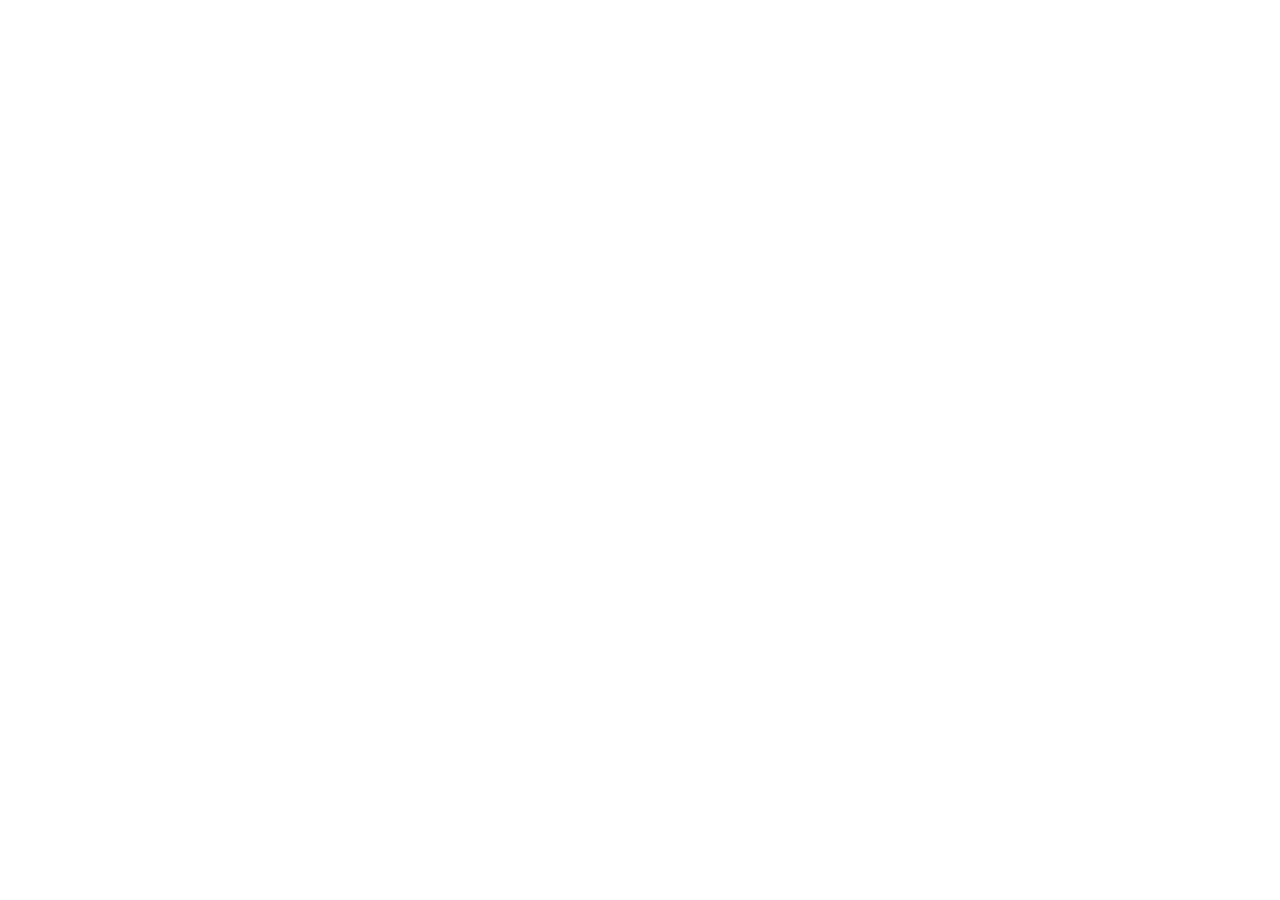
==== admin/index.html @ c53a25c6 "Add initial admin dashboard HTML structure" ====
<!doctype html>
<html lang="en">
  <head>
    <meta charset="UTF-8" />
    <link rel="icon" type="image/svg+xml" href="/vite.svg" />
    <meta name="viewport" content="width=device-width, initial-scale=1.0" />
    <title>admin-dashboard</title>
    <script type="module" crossorigin src="/assets/index-DZWerKQz.js"></script>
    <link rel="stylesheet" crossorigin href="/assets/index-BE0wwYn5.css">
  </head>
  <body>
    <div id="root"></div>
  </body>
</html>
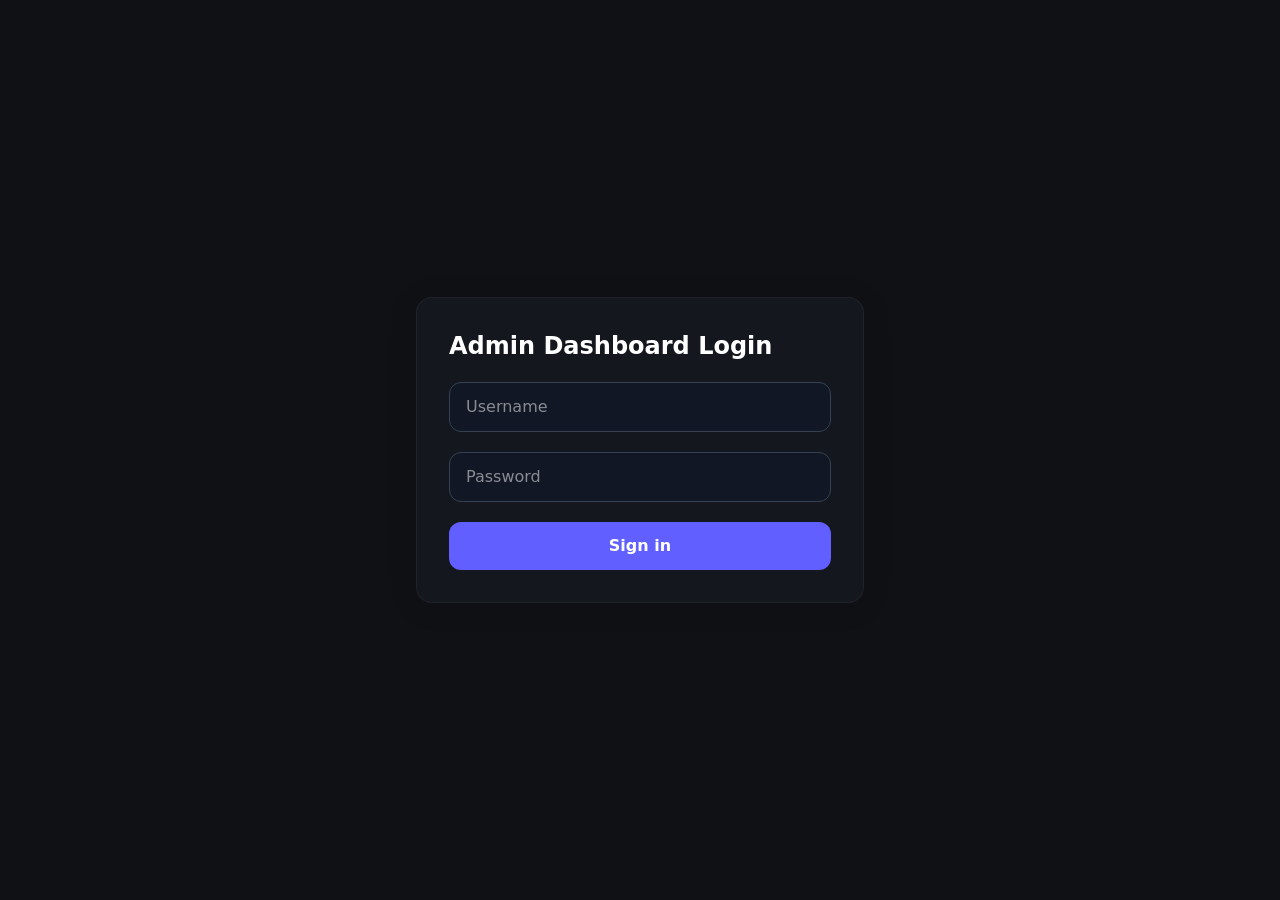
==== commit 804af802: "Update index.html" ====
--- a/admin/index.html
+++ b/admin/index.html
@@ -2,11 +2,11 @@
 <html lang="en">
   <head>
     <meta charset="UTF-8" />
-    <link rel="icon" type="image/svg+xml" href="/vite.svg" />
+    <link rel="icon" type="image/svg+xml" href="/admin/vite.svg" />
     <meta name="viewport" content="width=device-width, initial-scale=1.0" />
     <title>admin-dashboard</title>
-    <script type="module" crossorigin src="/assets/index-DZWerKQz.js"></script>
-    <link rel="stylesheet" crossorigin href="/assets/index-BE0wwYn5.css">
+    <script type="module" crossorigin src="/admin/assets/index-DZWerKQz.js"></script>
+    <link rel="stylesheet" crossorigin href="/admin/assets/index-BE0wwYn5.css">
   </head>
   <body>
     <div id="root"></div>
--- a/admin/assets/index-BE0wwYn5.css
+++ b/admin/assets/index-BE0wwYn5.css
@@ -0,0 +1 @@
+@layer properties{@supports (((-webkit-hyphens:none)) and (not (margin-trim:inline))) or ((-moz-orient:inline) and (not (color:rgb(from red r g b)))){*,:before,:after,::backdrop{--tw-space-y-reverse:0;--tw-border-style:solid;--tw-font-weight:initial;--tw-tracking:initial}}}@layer theme{:root,:host{--font-sans:ui-sans-serif, system-ui, sans-serif, "Apple Color Emoji", "Segoe UI Emoji", "Segoe UI Symbol", "Noto Color Emoji";--font-mono:ui-monospace, SFMono-Regular, Menlo, Monaco, Consolas, "Liberation Mono", "Courier New", monospace;--color-red-300:oklch(80.8% .114 19.571);--color-red-400:oklch(70.4% .191 22.216);--color-red-500:oklch(63.7% .237 25.331);--color-red-900:oklch(39.6% .141 25.723);--color-amber-300:oklch(87.9% .169 91.605);--color-amber-500:oklch(76.9% .188 70.08);--color-green-400:oklch(79.2% .209 151.711);--color-green-500:oklch(72.3% .219 149.579);--color-emerald-500:oklch(69.6% .17 162.48);--color-cyan-500:oklch(71.5% .143 215.221);--color-blue-500:oklch(62.3% .214 259.815);--color-indigo-400:oklch(67.3% .182 276.935);--color-indigo-500:oklch(58.5% .233 277.117);--color-purple-500:oklch(62.7% .265 303.9);--color-pink-500:oklch(65.6% .241 354.308);--color-gray-300:oklch(87.2% .01 258.338);--color-gray-400:oklch(70.7% .022 261.325);--color-gray-500:oklch(55.1% .027 264.364);--color-gray-700:oklch(37.3% .034 259.733);--color-gray-800:oklch(27.8% .033 256.848);--color-gray-900:oklch(21% .034 264.665);--color-white:#fff;--spacing:.25rem;--container-md:28rem;--container-7xl:80rem;--text-xs:.75rem;--text-xs--line-height:calc(1 / .75);--text-sm:.875rem;--text-sm--line-height:calc(1.25 / .875);--text-lg:1.125rem;--text-lg--line-height:calc(1.75 / 1.125);--text-xl:1.25rem;--text-xl--line-height:calc(1.75 / 1.25);--text-2xl:1.5rem;--text-2xl--line-height:calc(2 / 1.5);--text-3xl:1.875rem;--text-3xl--line-height: 1.2 ;--font-weight-medium:500;--font-weight-semibold:600;--font-weight-bold:700;--tracking-tight:-.025em;--radius-lg:.5rem;--radius-xl:.75rem;--radius-2xl:1rem;--animate-spin:spin 1s linear infinite;--default-transition-duration:.15s;--default-transition-timing-function:cubic-bezier(.4, 0, .2, 1);--default-font-family:var(--font-sans);--default-mono-font-family:var(--font-mono);--color-dark-bg:#0f1115}}@layer base{*,:after,:before,::backdrop{box-sizing:border-box;border:0 solid;margin:0;padding:0}::file-selector-button{box-sizing:border-box;border:0 solid;margin:0;padding:0}html,:host{-webkit-text-size-adjust:100%;tab-size:4;line-height:1.5;font-family:var(--default-font-family,ui-sans-serif, system-ui, sans-serif, "Apple Color Emoji", "Segoe UI Emoji", "Segoe UI Symbol", "Noto Color Emoji");font-feature-settings:var(--default-font-feature-settings,normal);font-variation-settings:var(--default-font-variation-settings,normal);-webkit-tap-highlight-color:transparent}hr{height:0;color:inherit;border-top-width:1px}abbr:where([title]){-webkit-text-decoration:underline dotted;text-decoration:underline dotted}h1,h2,h3,h4,h5,h6{font-size:inherit;font-weight:inherit}a{color:inherit;-webkit-text-decoration:inherit;text-decoration:inherit}b,strong{font-weight:bolder}code,kbd,samp,pre{font-family:var(--default-mono-font-family,ui-monospace, SFMono-Regular, Menlo, Monaco, Consolas, "Liberation Mono", "Courier New", monospace);font-feature-settings:var(--default-mono-font-feature-settings,normal);font-variation-settings:var(--default-mono-font-variation-settings,normal);font-size:1em}small{font-size:80%}sub,sup{vertical-align:baseline;font-size:75%;line-height:0;position:relative}sub{bottom:-.25em}sup{top:-.5em}table{text-indent:0;border-color:inherit;border-collapse:collapse}:-moz-focusring{outline:auto}progress{vertical-align:baseline}summary{display:list-item}ol,ul,menu{list-style:none}img,svg,video,canvas,audio,iframe,embed,object{vertical-align:middle;display:block}img,video{max-width:100%;height:auto}button,input,select,optgroup,textarea{font:inherit;font-feature-settings:inherit;font-variation-settings:inherit;letter-spacing:inherit;color:inherit;opacity:1;background-color:#0000;border-radius:0}::file-selector-button{font:inherit;font-feature-settings:inherit;font-variation-settings:inherit;letter-spacing:inherit;color:inherit;opacity:1;background-color:#0000;border-radius:0}:where(select:is([multiple],[size])) optgroup{font-weight:bolder}:where(select:is([multiple],[size])) optgroup option{padding-inline-start:20px}::file-selector-button{margin-inline-end:4px}::placeholder{opacity:1}@supports (not ((-webkit-appearance:-apple-pay-button))) or (contain-intrinsic-size:1px){::placeholder{color:currentColor}@supports (color:color-mix(in lab,red,red)){::placeholder{color:color-mix(in oklab,currentcolor 50%,transparent)}}}textarea{resize:vertical}::-webkit-search-decoration{-webkit-appearance:none}::-webkit-date-and-time-value{min-height:1lh;text-align:inherit}::-webkit-datetime-edit{display:inline-flex}::-webkit-datetime-edit-fields-wrapper{padding:0}::-webkit-datetime-edit{padding-block:0}::-webkit-datetime-edit-year-field{padding-block:0}::-webkit-datetime-edit-month-field{padding-block:0}::-webkit-datetime-edit-day-field{padding-block:0}::-webkit-datetime-edit-hour-field{padding-block:0}::-webkit-datetime-edit-minute-field{padding-block:0}::-webkit-datetime-edit-second-field{padding-block:0}::-webkit-datetime-edit-millisecond-field{padding-block:0}::-webkit-datetime-edit-meridiem-field{padding-block:0}::-webkit-calendar-picker-indicator{line-height:1}:-moz-ui-invalid{box-shadow:none}button,input:where([type=button],[type=reset],[type=submit]){appearance:button}::file-selector-button{appearance:button}::-webkit-inner-spin-button{height:auto}::-webkit-outer-spin-button{height:auto}[hidden]:where(:not([hidden=until-found])){display:none!important}body{background-color:var(--color-dark-bg);color:#fff;-webkit-font-smoothing:antialiased;-moz-osx-font-smoothing:grayscale;font-family:Inter,system-ui,-apple-system,sans-serif}}@layer components;@layer utilities{.static{position:static}.mx-auto{margin-inline:auto}.mt-1{margin-top:calc(var(--spacing) * 1)}.mt-3{margin-top:calc(var(--spacing) * 3)}.mr-4{margin-right:calc(var(--spacing) * 4)}.mb-1{margin-bottom:calc(var(--spacing) * 1)}.mb-3{margin-bottom:calc(var(--spacing) * 3)}.mb-4{margin-bottom:calc(var(--spacing) * 4)}.ml-2{margin-left:calc(var(--spacing) * 2)}.contents{display:contents}.flex{display:flex}.grid{display:grid}.table{display:table}.h-2{height:calc(var(--spacing) * 2)}.max-h-\[420px\]{max-height:420px}.min-h-screen{min-height:100vh}.w-2{width:calc(var(--spacing) * 2)}.w-full{width:100%}.max-w-7xl{max-width:var(--container-7xl)}.max-w-md{max-width:var(--container-md)}.animate-spin{animation:var(--animate-spin)}.grid-cols-1{grid-template-columns:repeat(1,minmax(0,1fr))}.items-center{align-items:center}.items-start{align-items:flex-start}.justify-between{justify-content:space-between}.justify-center{justify-content:center}.gap-2{gap:calc(var(--spacing) * 2)}.gap-4{gap:calc(var(--spacing) * 4)}:where(.space-y-3>:not(:last-child)){--tw-space-y-reverse:0;margin-block-start:calc(calc(var(--spacing) * 3) * var(--tw-space-y-reverse));margin-block-end:calc(calc(var(--spacing) * 3) * calc(1 - var(--tw-space-y-reverse)))}:where(.space-y-5>:not(:last-child)){--tw-space-y-reverse:0;margin-block-start:calc(calc(var(--spacing) * 5) * var(--tw-space-y-reverse));margin-block-end:calc(calc(var(--spacing) * 5) * calc(1 - var(--tw-space-y-reverse)))}:where(.space-y-6>:not(:last-child)){--tw-space-y-reverse:0;margin-block-start:calc(calc(var(--spacing) * 6) * var(--tw-space-y-reverse));margin-block-end:calc(calc(var(--spacing) * 6) * calc(1 - var(--tw-space-y-reverse)))}.overflow-y-auto{overflow-y:auto}.rounded-2xl{border-radius:var(--radius-2xl)}.rounded-full{border-radius:3.40282e38px}.rounded-lg{border-radius:var(--radius-lg)}.rounded-xl{border-radius:var(--radius-xl)}.border{border-style:var(--tw-border-style);border-width:1px}.border-gray-700{border-color:var(--color-gray-700)}.border-red-500\/30{border-color:#fb2c364d}@supports (color:color-mix(in lab,red,red)){.border-red-500\/30{border-color:color-mix(in oklab,var(--color-red-500) 30%,transparent)}}.border-white\/5{border-color:#ffffff0d}@supports (color:color-mix(in lab,red,red)){.border-white\/5{border-color:color-mix(in oklab,var(--color-white) 5%,transparent)}}.bg-\[var\(--color-dark-bg\)\]{background-color:var(--color-dark-bg)}.bg-blue-500{background-color:var(--color-blue-500)}.bg-gray-800\/20{background-color:#1e293933}@supports (color:color-mix(in lab,red,red)){.bg-gray-800\/20{background-color:color-mix(in oklab,var(--color-gray-800) 20%,transparent)}}.bg-gray-800\/50{background-color:#1e293980}@supports (color:color-mix(in lab,red,red)){.bg-gray-800\/50{background-color:color-mix(in oklab,var(--color-gray-800) 50%,transparent)}}.bg-gray-900\/70{background-color:#101828b3}@supports (color:color-mix(in lab,red,red)){.bg-gray-900\/70{background-color:color-mix(in oklab,var(--color-gray-900) 70%,transparent)}}.bg-indigo-500{background-color:var(--color-indigo-500)}.bg-purple-500{background-color:var(--color-purple-500)}.bg-red-900\/20{background-color:#82181a33}@supports (color:color-mix(in lab,red,red)){.bg-red-900\/20{background-color:color-mix(in oklab,var(--color-red-900) 20%,transparent)}}.p-2{padding:calc(var(--spacing) * 2)}.p-3{padding:calc(var(--spacing) * 3)}.p-5{padding:calc(var(--spacing) * 5)}.p-6{padding:calc(var(--spacing) * 6)}.p-8{padding:calc(var(--spacing) * 8)}.px-3{padding-inline:calc(var(--spacing) * 3)}.px-4{padding-inline:calc(var(--spacing) * 4)}.py-2{padding-block:calc(var(--spacing) * 2)}.py-3{padding-block:calc(var(--spacing) * 3)}.pr-2{padding-right:calc(var(--spacing) * 2)}.text-2xl{font-size:var(--text-2xl);line-height:var(--tw-leading,var(--text-2xl--line-height))}.text-3xl{font-size:var(--text-3xl);line-height:var(--tw-leading,var(--text-3xl--line-height))}.text-lg{font-size:var(--text-lg);line-height:var(--tw-leading,var(--text-lg--line-height))}.text-sm{font-size:var(--text-sm);line-height:var(--tw-leading,var(--text-sm--line-height))}.text-xl{font-size:var(--text-xl);line-height:var(--tw-leading,var(--text-xl--line-height))}.text-xs{font-size:var(--text-xs);line-height:var(--tw-leading,var(--text-xs--line-height))}.font-bold{--tw-font-weight:var(--font-weight-bold);font-weight:var(--font-weight-bold)}.font-medium{--tw-font-weight:var(--font-weight-medium);font-weight:var(--font-weight-medium)}.font-semibold{--tw-font-weight:var(--font-weight-semibold);font-weight:var(--font-weight-semibold)}.tracking-tight{--tw-tracking:var(--tracking-tight);letter-spacing:var(--tracking-tight)}.text-amber-300{color:var(--color-amber-300)}.text-amber-500{color:var(--color-amber-500)}.text-blue-500{color:var(--color-blue-500)}.text-cyan-500{color:var(--color-cyan-500)}.text-emerald-500{color:var(--color-emerald-500)}.text-gray-300{color:var(--color-gray-300)}.text-gray-400{color:var(--color-gray-400)}.text-gray-500{color:var(--color-gray-500)}.text-green-400{color:var(--color-green-400)}.text-green-500{color:var(--color-green-500)}.text-indigo-500{color:var(--color-indigo-500)}.text-pink-500{color:var(--color-pink-500)}.text-purple-500{color:var(--color-purple-500)}.text-red-300{color:var(--color-red-300)}.text-red-400{color:var(--color-red-400)}.text-red-500{color:var(--color-red-500)}.text-white{color:var(--color-white)}.italic{font-style:italic}.transition-colors{transition-property:color,background-color,border-color,outline-color,text-decoration-color,fill,stroke,--tw-gradient-from,--tw-gradient-via,--tw-gradient-to;transition-timing-function:var(--tw-ease,var(--default-transition-timing-function));transition-duration:var(--tw-duration,var(--default-transition-duration))}@media(hover:hover){.hover\:bg-gray-800:hover{background-color:var(--color-gray-800)}.hover\:bg-indigo-400:hover{background-color:var(--color-indigo-400)}}.focus\:outline-none:focus{--tw-outline-style:none;outline-style:none}.disabled\:opacity-60:disabled{opacity:.6}@media(min-width:48rem){.md\:grid-cols-2{grid-template-columns:repeat(2,minmax(0,1fr))}.md\:grid-cols-3{grid-template-columns:repeat(3,minmax(0,1fr))}}.glass-panel{-webkit-backdrop-filter:blur(12px);background:#181b21b3;border:1px solid #ffffff0d;box-shadow:0 4px 30px #0000001a}}@property --tw-space-y-reverse{syntax:"*";inherits:false;initial-value:0}@property --tw-border-style{syntax:"*";inherits:false;initial-value:solid}@property --tw-font-weight{syntax:"*";inherits:false}@property --tw-tracking{syntax:"*";inherits:false}@keyframes spin{to{transform:rotate(360deg)}}
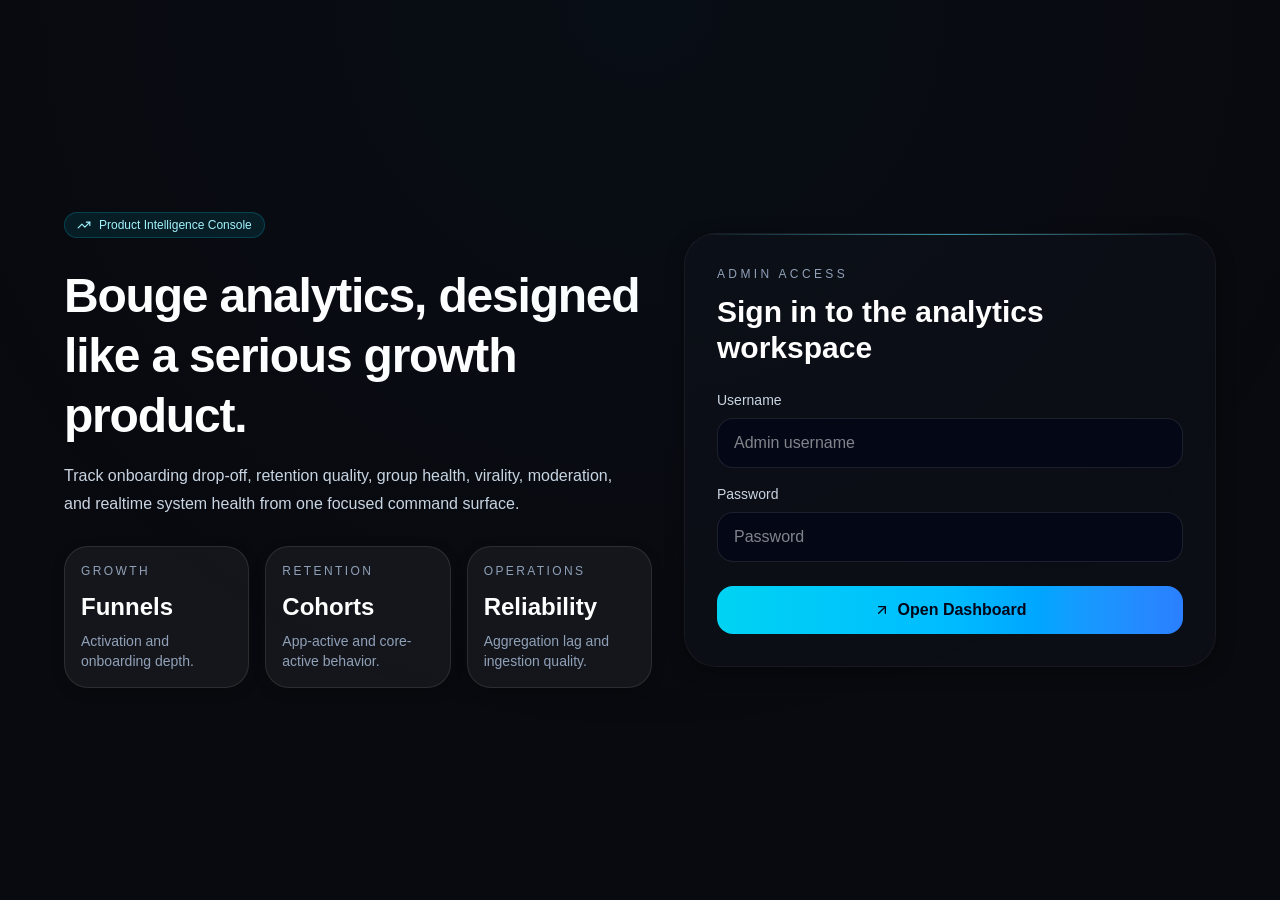
==== commit 7bac8e4f: "Update script and stylesheet links in index.html" ====
--- a/admin/index.html
+++ b/admin/index.html
@@ -5,8 +5,8 @@
     <link rel="icon" type="image/svg+xml" href="/admin/vite.svg" />
     <meta name="viewport" content="width=device-width, initial-scale=1.0" />
     <title>admin-dashboard</title>
-    <script type="module" crossorigin src="/admin/assets/index-DZWerKQz.js"></script>
-    <link rel="stylesheet" crossorigin href="/admin/assets/index-BE0wwYn5.css">
+    <script type="module" crossorigin src="/admin/assets/index-CdXTX8FV.js"></script>
+    <link rel="stylesheet" crossorigin href="/admin/assets/index-DnANTNtH.css">
   </head>
   <body>
     <div id="root"></div>
--- a/admin/assets/index-DnANTNtH.css
+++ b/admin/assets/index-DnANTNtH.css
@@ -0,0 +1 @@
+@layer properties{@supports (((-webkit-hyphens:none)) and (not (margin-trim:inline))) or ((-moz-orient:inline) and (not (color:rgb(from red r g b)))){*,:before,:after,::backdrop{--tw-space-y-reverse:0;--tw-border-style:solid;--tw-gradient-position:initial;--tw-gradient-from:#0000;--tw-gradient-via:#0000;--tw-gradient-to:#0000;--tw-gradient-stops:initial;--tw-gradient-via-stops:initial;--tw-gradient-from-position:0%;--tw-gradient-via-position:50%;--tw-gradient-to-position:100%;--tw-leading:initial;--tw-font-weight:initial;--tw-tracking:initial;--tw-ordinal:initial;--tw-slashed-zero:initial;--tw-numeric-figure:initial;--tw-numeric-spacing:initial;--tw-numeric-fraction:initial;--tw-shadow:0 0 #0000;--tw-shadow-color:initial;--tw-shadow-alpha:100%;--tw-inset-shadow:0 0 #0000;--tw-inset-shadow-color:initial;--tw-inset-shadow-alpha:100%;--tw-ring-color:initial;--tw-ring-shadow:0 0 #0000;--tw-inset-ring-color:initial;--tw-inset-ring-shadow:0 0 #0000;--tw-ring-inset:initial;--tw-ring-offset-width:0px;--tw-ring-offset-color:#fff;--tw-ring-offset-shadow:0 0 #0000;--tw-blur:initial;--tw-brightness:initial;--tw-contrast:initial;--tw-grayscale:initial;--tw-hue-rotate:initial;--tw-invert:initial;--tw-opacity:initial;--tw-saturate:initial;--tw-sepia:initial;--tw-drop-shadow:initial;--tw-drop-shadow-color:initial;--tw-drop-shadow-alpha:100%;--tw-drop-shadow-size:initial;--tw-backdrop-blur:initial;--tw-backdrop-brightness:initial;--tw-backdrop-contrast:initial;--tw-backdrop-grayscale:initial;--tw-backdrop-hue-rotate:initial;--tw-backdrop-invert:initial;--tw-backdrop-opacity:initial;--tw-backdrop-saturate:initial;--tw-backdrop-sepia:initial;--tw-duration:initial}}}@layer theme{:root,:host{--font-sans:ui-sans-serif, system-ui, sans-serif, "Apple Color Emoji", "Segoe UI Emoji", "Segoe UI Symbol", "Noto Color Emoji";--font-mono:ui-monospace, SFMono-Regular, Menlo, Monaco, Consolas, "Liberation Mono", "Courier New", monospace;--color-amber-100:oklch(96.2% .059 95.617);--color-amber-200:oklch(92.4% .12 95.746);--color-amber-400:oklch(82.8% .189 84.429);--color-amber-500:oklch(76.9% .188 70.08);--color-emerald-100:oklch(95% .052 163.051);--color-emerald-200:oklch(90.5% .093 164.15);--color-emerald-400:oklch(76.5% .177 163.223);--color-emerald-500:oklch(69.6% .17 162.48);--color-cyan-50:oklch(98.4% .019 200.873);--color-cyan-100:oklch(95.6% .045 203.388);--color-cyan-200:oklch(91.7% .08 205.041);--color-cyan-300:oklch(86.5% .127 207.078);--color-cyan-400:oklch(78.9% .154 211.53);--color-cyan-500:oklch(71.5% .143 215.221);--color-cyan-950:oklch(30.2% .056 229.695);--color-sky-400:oklch(74.6% .16 232.661);--color-blue-100:oklch(93.2% .032 255.585);--color-blue-200:oklch(88.2% .059 254.128);--color-blue-400:oklch(70.7% .165 254.624);--color-blue-500:oklch(62.3% .214 259.815);--color-fuchsia-100:oklch(95.2% .037 318.852);--color-fuchsia-400:oklch(74% .238 322.16);--color-rose-100:oklch(94.1% .03 12.58);--color-rose-200:oklch(89.2% .058 10.001);--color-rose-400:oklch(71.2% .194 13.428);--color-rose-500:oklch(64.5% .246 16.439);--color-slate-200:oklch(92.9% .013 255.508);--color-slate-300:oklch(86.9% .022 252.894);--color-slate-400:oklch(70.4% .04 256.788);--color-slate-500:oklch(55.4% .046 257.417);--color-slate-900:oklch(20.8% .042 265.755);--color-slate-950:oklch(12.9% .042 264.695);--color-white:#fff;--spacing:.25rem;--container-sm:24rem;--container-xl:36rem;--container-2xl:42rem;--container-3xl:48rem;--container-4xl:56rem;--container-6xl:72rem;--text-xs:.75rem;--text-xs--line-height:calc(1 / .75);--text-sm:.875rem;--text-sm--line-height:calc(1.25 / .875);--text-base:1rem;--text-base--line-height: 1.5 ;--text-2xl:1.5rem;--text-2xl--line-height:calc(2 / 1.5);--text-3xl:1.875rem;--text-3xl--line-height: 1.2 ;--text-4xl:2.25rem;--text-4xl--line-height:calc(2.5 / 2.25);--text-5xl:3rem;--text-5xl--line-height:1;--font-weight-medium:500;--font-weight-semibold:600;--tracking-tight:-.025em;--leading-tight:1.25;--leading-snug:1.375;--radius-sm:.25rem;--radius-xl:.75rem;--radius-2xl:1rem;--radius-3xl:1.5rem;--animate-spin:spin 1s linear infinite;--animate-pulse:pulse 2s cubic-bezier(.4, 0, .6, 1) infinite;--blur-md:12px;--default-transition-duration:.15s;--default-transition-timing-function:cubic-bezier(.4, 0, .2, 1);--default-font-family:var(--font-sans);--default-mono-font-family:var(--font-mono)}}@layer base{*,:after,:before,::backdrop{box-sizing:border-box;border:0 solid;margin:0;padding:0}::file-selector-button{box-sizing:border-box;border:0 solid;margin:0;padding:0}html,:host{-webkit-text-size-adjust:100%;tab-size:4;line-height:1.5;font-family:var(--default-font-family,ui-sans-serif, system-ui, sans-serif, "Apple Color Emoji", "Segoe UI Emoji", "Segoe UI Symbol", "Noto Color Emoji");font-feature-settings:var(--default-font-feature-settings,normal);font-variation-settings:var(--default-font-variation-settings,normal);-webkit-tap-highlight-color:transparent}hr{height:0;color:inherit;border-top-width:1px}abbr:where([title]){-webkit-text-decoration:underline dotted;text-decoration:underline dotted}h1,h2,h3,h4,h5,h6{font-size:inherit;font-weight:inherit}a{color:inherit;-webkit-text-decoration:inherit;text-decoration:inherit}b,strong{font-weight:bolder}code,kbd,samp,pre{font-family:var(--default-mono-font-family,ui-monospace, SFMono-Regular, Menlo, Monaco, Consolas, "Liberation Mono", "Courier New", monospace);font-feature-settings:var(--default-mono-font-feature-settings,normal);font-variation-settings:var(--default-mono-font-variation-settings,normal);font-size:1em}small{font-size:80%}sub,sup{vertical-align:baseline;font-size:75%;line-height:0;position:relative}sub{bottom:-.25em}sup{top:-.5em}table{text-indent:0;border-color:inherit;border-collapse:collapse}:-moz-focusring{outline:auto}progress{vertical-align:baseline}summary{display:list-item}ol,ul,menu{list-style:none}img,svg,video,canvas,audio,iframe,embed,object{vertical-align:middle;display:block}img,video{max-width:100%;height:auto}button,input,select,optgroup,textarea{font:inherit;font-feature-settings:inherit;font-variation-settings:inherit;letter-spacing:inherit;color:inherit;opacity:1;background-color:#0000;border-radius:0}::file-selector-button{font:inherit;font-feature-settings:inherit;font-variation-settings:inherit;letter-spacing:inherit;color:inherit;opacity:1;background-color:#0000;border-radius:0}:where(select:is([multiple],[size])) optgroup{font-weight:bolder}:where(select:is([multiple],[size])) optgroup option{padding-inline-start:20px}::file-selector-button{margin-inline-end:4px}::placeholder{opacity:1}@supports (not ((-webkit-appearance:-apple-pay-button))) or (contain-intrinsic-size:1px){::placeholder{color:currentColor}@supports (color:color-mix(in lab,red,red)){::placeholder{color:color-mix(in oklab,currentcolor 50%,transparent)}}}textarea{resize:vertical}::-webkit-search-decoration{-webkit-appearance:none}::-webkit-date-and-time-value{min-height:1lh;text-align:inherit}::-webkit-datetime-edit{display:inline-flex}::-webkit-datetime-edit-fields-wrapper{padding:0}::-webkit-datetime-edit{padding-block:0}::-webkit-datetime-edit-year-field{padding-block:0}::-webkit-datetime-edit-month-field{padding-block:0}::-webkit-datetime-edit-day-field{padding-block:0}::-webkit-datetime-edit-hour-field{padding-block:0}::-webkit-datetime-edit-minute-field{padding-block:0}::-webkit-datetime-edit-second-field{padding-block:0}::-webkit-datetime-edit-millisecond-field{padding-block:0}::-webkit-datetime-edit-meridiem-field{padding-block:0}::-webkit-calendar-picker-indicator{line-height:1}:-moz-ui-invalid{box-shadow:none}button,input:where([type=button],[type=reset],[type=submit]){appearance:button}::file-selector-button{appearance:button}::-webkit-inner-spin-button{height:auto}::-webkit-outer-spin-button{height:auto}[hidden]:where(:not([hidden=until-found])){display:none!important}html{scroll-behavior:smooth}body{color:#fff;-webkit-font-smoothing:antialiased;-moz-osx-font-smoothing:grayscale;background-color:var(--color-app-bg);min-height:100vh;font-family:Inter,SF Pro Display,-apple-system,BlinkMacSystemFont,Segoe UI,Roboto,sans-serif}body:before{content:"";pointer-events:none;background:radial-gradient(circle at 50% 0,#0ea5e908,#0000 70%);position:fixed;inset:0}#root{min-height:100vh}}@layer components;@layer utilities{.visible{visibility:visible}.absolute{position:absolute}.fixed{position:fixed}.relative{position:relative}.static{position:static}.sticky{position:sticky}.inset-x-0{inset-inline:calc(var(--spacing) * 0)}.start{inset-inline-start:var(--spacing)}.end{inset-inline-end:var(--spacing)}.top-0{top:calc(var(--spacing) * 0)}.top-6{top:calc(var(--spacing) * 6)}.left-3{left:calc(var(--spacing) * 3)}.z-10{z-index:10}.col-span-full{grid-column:1/-1}.mx-auto{margin-inline:auto}.mt-0{margin-top:calc(var(--spacing) * 0)}.mt-0\.5{margin-top:calc(var(--spacing) * .5)}.mt-1{margin-top:calc(var(--spacing) * 1)}.mt-2{margin-top:calc(var(--spacing) * 2)}.mt-3{margin-top:calc(var(--spacing) * 3)}.mt-4{margin-top:calc(var(--spacing) * 4)}.mt-5{margin-top:calc(var(--spacing) * 5)}.mt-6{margin-top:calc(var(--spacing) * 6)}.mb-1{margin-bottom:calc(var(--spacing) * 1)}.mb-2{margin-bottom:calc(var(--spacing) * 2)}.mb-3{margin-bottom:calc(var(--spacing) * 3)}.mb-4{margin-bottom:calc(var(--spacing) * 4)}.mb-5{margin-bottom:calc(var(--spacing) * 5)}.mb-6{margin-bottom:calc(var(--spacing) * 6)}.ml-2{margin-left:calc(var(--spacing) * 2)}.block{display:block}.contents{display:contents}.flex{display:flex}.grid{display:grid}.hidden{display:none}.inline{display:inline}.inline-flex{display:inline-flex}.table{display:table}.h-1\.5{height:calc(var(--spacing) * 1.5)}.h-2{height:calc(var(--spacing) * 2)}.h-2\.5{height:calc(var(--spacing) * 2.5)}.h-8{height:calc(var(--spacing) * 8)}.h-10{height:calc(var(--spacing) * 10)}.h-12{height:calc(var(--spacing) * 12)}.h-16{height:calc(var(--spacing) * 16)}.h-20{height:calc(var(--spacing) * 20)}.h-full{height:100%}.h-px{height:1px}.min-h-\[calc\(100vh-5rem\)\]{min-height:calc(100vh - 5rem)}.min-h-screen{min-height:100vh}.w-1\.5{width:calc(var(--spacing) * 1.5)}.w-2{width:calc(var(--spacing) * 2)}.w-2\.5{width:calc(var(--spacing) * 2.5)}.w-16{width:calc(var(--spacing) * 16)}.w-32{width:calc(var(--spacing) * 32)}.w-40{width:calc(var(--spacing) * 40)}.w-full{width:100%}.w-px{width:1px}.max-w-2xl{max-width:var(--container-2xl)}.max-w-3xl{max-width:var(--container-3xl)}.max-w-4xl{max-width:var(--container-4xl)}.max-w-6xl{max-width:var(--container-6xl)}.max-w-\[1680px\]{max-width:1680px}.max-w-sm{max-width:var(--container-sm)}.max-w-xl{max-width:var(--container-xl)}.min-w-0{min-width:calc(var(--spacing) * 0)}.flex-1{flex:1}.shrink-0{flex-shrink:0}.grow{flex-grow:1}.animate-pulse{animation:var(--animate-pulse)}.animate-spin{animation:var(--animate-spin)}.grid-cols-\[1\.2fr\,0\.7fr\,0\.7fr\,0\.7fr\,0\.7fr\]{grid-template-columns:1.2fr,.7fr,.7fr,.7fr,.7fr}.flex-col{flex-direction:column}.flex-row{flex-direction:row}.flex-wrap{flex-wrap:wrap}.items-center{align-items:center}.items-end{align-items:flex-end}.items-start{align-items:flex-start}.justify-between{justify-content:space-between}.justify-center{justify-content:center}.gap-1{gap:calc(var(--spacing) * 1)}.gap-1\.5{gap:calc(var(--spacing) * 1.5)}.gap-2{gap:calc(var(--spacing) * 2)}.gap-3{gap:calc(var(--spacing) * 3)}.gap-4{gap:calc(var(--spacing) * 4)}.gap-6{gap:calc(var(--spacing) * 6)}.gap-8{gap:calc(var(--spacing) * 8)}:where(.space-y-2>:not(:last-child)){--tw-space-y-reverse:0;margin-block-start:calc(calc(var(--spacing) * 2) * var(--tw-space-y-reverse));margin-block-end:calc(calc(var(--spacing) * 2) * calc(1 - var(--tw-space-y-reverse)))}:where(.space-y-3>:not(:last-child)){--tw-space-y-reverse:0;margin-block-start:calc(calc(var(--spacing) * 3) * var(--tw-space-y-reverse));margin-block-end:calc(calc(var(--spacing) * 3) * calc(1 - var(--tw-space-y-reverse)))}:where(.space-y-4>:not(:last-child)){--tw-space-y-reverse:0;margin-block-start:calc(calc(var(--spacing) * 4) * var(--tw-space-y-reverse));margin-block-end:calc(calc(var(--spacing) * 4) * calc(1 - var(--tw-space-y-reverse)))}:where(.space-y-6>:not(:last-child)){--tw-space-y-reverse:0;margin-block-start:calc(calc(var(--spacing) * 6) * var(--tw-space-y-reverse));margin-block-end:calc(calc(var(--spacing) * 6) * calc(1 - var(--tw-space-y-reverse)))}:where(.space-y-7>:not(:last-child)){--tw-space-y-reverse:0;margin-block-start:calc(calc(var(--spacing) * 7) * var(--tw-space-y-reverse));margin-block-end:calc(calc(var(--spacing) * 7) * calc(1 - var(--tw-space-y-reverse)))}.self-start{align-self:flex-start}.overflow-hidden{overflow:hidden}.overflow-x-auto{overflow-x:auto}.rounded-2xl{border-radius:var(--radius-2xl)}.rounded-3xl{border-radius:var(--radius-3xl)}.rounded-\[0\.6rem\]{border-radius:.6rem}.rounded-\[1\.5rem\]{border-radius:1.5rem}.rounded-\[1\.75rem\]{border-radius:1.75rem}.rounded-\[2rem\]{border-radius:2rem}.rounded-full{border-radius:3.40282e38px}.rounded-xl{border-radius:var(--radius-xl)}.rounded-t-sm{border-top-left-radius:var(--radius-sm);border-top-right-radius:var(--radius-sm)}.border{border-style:var(--tw-border-style);border-width:1px}.border-t{border-top-style:var(--tw-border-style);border-top-width:1px}.border-dashed{--tw-border-style:dashed;border-style:dashed}.border-amber-400\/15{border-color:#fcbb0026}@supports (color:color-mix(in lab,red,red)){.border-amber-400\/15{border-color:color-mix(in oklab,var(--color-amber-400) 15%,transparent)}}.border-amber-400\/20{border-color:#fcbb0033}@supports (color:color-mix(in lab,red,red)){.border-amber-400\/20{border-color:color-mix(in oklab,var(--color-amber-400) 20%,transparent)}}.border-amber-500\/20{border-color:#f99c0033}@supports (color:color-mix(in lab,red,red)){.border-amber-500\/20{border-color:color-mix(in oklab,var(--color-amber-500) 20%,transparent)}}.border-blue-500\/20{border-color:#3080ff33}@supports (color:color-mix(in lab,red,red)){.border-blue-500\/20{border-color:color-mix(in oklab,var(--color-blue-500) 20%,transparent)}}.border-cyan-400\/15{border-color:#00d2ef26}@supports (color:color-mix(in lab,red,red)){.border-cyan-400\/15{border-color:color-mix(in oklab,var(--color-cyan-400) 15%,transparent)}}.border-cyan-400\/20{border-color:#00d2ef33}@supports (color:color-mix(in lab,red,red)){.border-cyan-400\/20{border-color:color-mix(in oklab,var(--color-cyan-400) 20%,transparent)}}.border-cyan-500\/20{border-color:#00b7d733}@supports (color:color-mix(in lab,red,red)){.border-cyan-500\/20{border-color:color-mix(in oklab,var(--color-cyan-500) 20%,transparent)}}.border-emerald-400\/15{border-color:#00d29426}@supports (color:color-mix(in lab,red,red)){.border-emerald-400\/15{border-color:color-mix(in oklab,var(--color-emerald-400) 15%,transparent)}}.border-emerald-400\/20{border-color:#00d29433}@supports (color:color-mix(in lab,red,red)){.border-emerald-400\/20{border-color:color-mix(in oklab,var(--color-emerald-400) 20%,transparent)}}.border-emerald-500\/20{border-color:#00bb7f33}@supports (color:color-mix(in lab,red,red)){.border-emerald-500\/20{border-color:color-mix(in oklab,var(--color-emerald-500) 20%,transparent)}}.border-fuchsia-400\/15{border-color:#ec6cff26}@supports (color:color-mix(in lab,red,red)){.border-fuchsia-400\/15{border-color:color-mix(in oklab,var(--color-fuchsia-400) 15%,transparent)}}.border-rose-400\/15{border-color:#ff667f26}@supports (color:color-mix(in lab,red,red)){.border-rose-400\/15{border-color:color-mix(in oklab,var(--color-rose-400) 15%,transparent)}}.border-rose-400\/20{border-color:#ff667f33}@supports (color:color-mix(in lab,red,red)){.border-rose-400\/20{border-color:color-mix(in oklab,var(--color-rose-400) 20%,transparent)}}.border-rose-500\/20{border-color:#ff235733}@supports (color:color-mix(in lab,red,red)){.border-rose-500\/20{border-color:color-mix(in oklab,var(--color-rose-500) 20%,transparent)}}.border-transparent{border-color:#0000}.border-white\/5{border-color:#ffffff0d}@supports (color:color-mix(in lab,red,red)){.border-white\/5{border-color:color-mix(in oklab,var(--color-white) 5%,transparent)}}.border-white\/6{border-color:#ffffff0f}@supports (color:color-mix(in lab,red,red)){.border-white\/6{border-color:color-mix(in oklab,var(--color-white) 6%,transparent)}}.border-white\/10{border-color:#ffffff1a}@supports (color:color-mix(in lab,red,red)){.border-white\/10{border-color:color-mix(in oklab,var(--color-white) 10%,transparent)}}.bg-\[rgba\(9\,14\,24\,0\.6\)\]{background-color:#090e1899}.bg-\[rgba\(9\,14\,24\,0\.82\)\]{background-color:#090e18d1}.bg-\[rgba\(10\,14\,24\,0\.4\)\]{background-color:#0a0e1866}.bg-\[rgba\(10\,16\,28\,0\.6\)\]{background-color:#0a101c99}.bg-\[rgba\(16\,24\,36\,0\.5\)\]{background-color:#10182480}.bg-\[rgba\(16\,24\,36\,0\.85\)\]{background-color:#101824d9}.bg-\[var\(--color-app-bg\)\]{background-color:var(--color-app-bg)}.bg-amber-400\/8{background-color:#fcbb0014}@supports (color:color-mix(in lab,red,red)){.bg-amber-400\/8{background-color:color-mix(in oklab,var(--color-amber-400) 8%,transparent)}}.bg-amber-400\/10{background-color:#fcbb001a}@supports (color:color-mix(in lab,red,red)){.bg-amber-400\/10{background-color:color-mix(in oklab,var(--color-amber-400) 10%,transparent)}}.bg-amber-500\/10{background-color:#f99c001a}@supports (color:color-mix(in lab,red,red)){.bg-amber-500\/10{background-color:color-mix(in oklab,var(--color-amber-500) 10%,transparent)}}.bg-blue-500\/10{background-color:#3080ff1a}@supports (color:color-mix(in lab,red,red)){.bg-blue-500\/10{background-color:color-mix(in oklab,var(--color-blue-500) 10%,transparent)}}.bg-cyan-300{background-color:var(--color-cyan-300)}.bg-cyan-400{background-color:var(--color-cyan-400)}.bg-cyan-400\/8{background-color:#00d2ef14}@supports (color:color-mix(in lab,red,red)){.bg-cyan-400\/8{background-color:color-mix(in oklab,var(--color-cyan-400) 8%,transparent)}}.bg-cyan-400\/10{background-color:#00d2ef1a}@supports (color:color-mix(in lab,red,red)){.bg-cyan-400\/10{background-color:color-mix(in oklab,var(--color-cyan-400) 10%,transparent)}}.bg-cyan-400\/20{background-color:#00d2ef33}@supports (color:color-mix(in lab,red,red)){.bg-cyan-400\/20{background-color:color-mix(in oklab,var(--color-cyan-400) 20%,transparent)}}.bg-cyan-500\/10{background-color:#00b7d71a}@supports (color:color-mix(in lab,red,red)){.bg-cyan-500\/10{background-color:color-mix(in oklab,var(--color-cyan-500) 10%,transparent)}}.bg-emerald-400\/8{background-color:#00d29414}@supports (color:color-mix(in lab,red,red)){.bg-emerald-400\/8{background-color:color-mix(in oklab,var(--color-emerald-400) 8%,transparent)}}.bg-emerald-400\/10{background-color:#00d2941a}@supports (color:color-mix(in lab,red,red)){.bg-emerald-400\/10{background-color:color-mix(in oklab,var(--color-emerald-400) 10%,transparent)}}.bg-emerald-500\/10{background-color:#00bb7f1a}@supports (color:color-mix(in lab,red,red)){.bg-emerald-500\/10{background-color:color-mix(in oklab,var(--color-emerald-500) 10%,transparent)}}.bg-fuchsia-400\/8{background-color:#ec6cff14}@supports (color:color-mix(in lab,red,red)){.bg-fuchsia-400\/8{background-color:color-mix(in oklab,var(--color-fuchsia-400) 8%,transparent)}}.bg-rose-400\/8{background-color:#ff667f14}@supports (color:color-mix(in lab,red,red)){.bg-rose-400\/8{background-color:color-mix(in oklab,var(--color-rose-400) 8%,transparent)}}.bg-rose-400\/10{background-color:#ff667f1a}@supports (color:color-mix(in lab,red,red)){.bg-rose-400\/10{background-color:color-mix(in oklab,var(--color-rose-400) 10%,transparent)}}.bg-rose-500\/10{background-color:#ff23571a}@supports (color:color-mix(in lab,red,red)){.bg-rose-500\/10{background-color:color-mix(in oklab,var(--color-rose-500) 10%,transparent)}}.bg-slate-900{background-color:var(--color-slate-900)}.bg-slate-950\/70{background-color:#020618b3}@supports (color:color-mix(in lab,red,red)){.bg-slate-950\/70{background-color:color-mix(in oklab,var(--color-slate-950) 70%,transparent)}}.bg-transparent{background-color:#0000}.bg-white\/5{background-color:#ffffff0d}@supports (color:color-mix(in lab,red,red)){.bg-white\/5{background-color:color-mix(in oklab,var(--color-white) 5%,transparent)}}.bg-white\/6{background-color:#ffffff0f}@supports (color:color-mix(in lab,red,red)){.bg-white\/6{background-color:color-mix(in oklab,var(--color-white) 6%,transparent)}}.bg-white\/10{background-color:#ffffff1a}@supports (color:color-mix(in lab,red,red)){.bg-white\/10{background-color:color-mix(in oklab,var(--color-white) 10%,transparent)}}.bg-white\/\[0\.02\]{background-color:#ffffff05}@supports (color:color-mix(in lab,red,red)){.bg-white\/\[0\.02\]{background-color:color-mix(in oklab,var(--color-white) 2%,transparent)}}.bg-white\/\[0\.03\]{background-color:#ffffff08}@supports (color:color-mix(in lab,red,red)){.bg-white\/\[0\.03\]{background-color:color-mix(in oklab,var(--color-white) 3%,transparent)}}.bg-gradient-to-r{--tw-gradient-position:to right in oklab;background-image:linear-gradient(var(--tw-gradient-stops))}.from-cyan-300{--tw-gradient-from:var(--color-cyan-300);--tw-gradient-stops:var(--tw-gradient-via-stops,var(--tw-gradient-position), var(--tw-gradient-from) var(--tw-gradient-from-position), var(--tw-gradient-to) var(--tw-gradient-to-position))}.from-cyan-400{--tw-gradient-from:var(--color-cyan-400);--tw-gradient-stops:var(--tw-gradient-via-stops,var(--tw-gradient-position), var(--tw-gradient-from) var(--tw-gradient-from-position), var(--tw-gradient-to) var(--tw-gradient-to-position))}.from-transparent{--tw-gradient-from:transparent;--tw-gradient-stops:var(--tw-gradient-via-stops,var(--tw-gradient-position), var(--tw-gradient-from) var(--tw-gradient-from-position), var(--tw-gradient-to) var(--tw-gradient-to-position))}.via-cyan-300\/60{--tw-gradient-via:#53eafd99}@supports (color:color-mix(in lab,red,red)){.via-cyan-300\/60{--tw-gradient-via:color-mix(in oklab, var(--color-cyan-300) 60%, transparent)}}.via-cyan-300\/60{--tw-gradient-via-stops:var(--tw-gradient-position), var(--tw-gradient-from) var(--tw-gradient-from-position), var(--tw-gradient-via) var(--tw-gradient-via-position), var(--tw-gradient-to) var(--tw-gradient-to-position);--tw-gradient-stops:var(--tw-gradient-via-stops)}.via-sky-400{--tw-gradient-via:var(--color-sky-400);--tw-gradient-via-stops:var(--tw-gradient-position), var(--tw-gradient-from) var(--tw-gradient-from-position), var(--tw-gradient-via) var(--tw-gradient-via-position), var(--tw-gradient-to) var(--tw-gradient-to-position);--tw-gradient-stops:var(--tw-gradient-via-stops)}.to-blue-500{--tw-gradient-to:var(--color-blue-500);--tw-gradient-stops:var(--tw-gradient-via-stops,var(--tw-gradient-position), var(--tw-gradient-from) var(--tw-gradient-from-position), var(--tw-gradient-to) var(--tw-gradient-to-position))}.to-transparent{--tw-gradient-to:transparent;--tw-gradient-stops:var(--tw-gradient-via-stops,var(--tw-gradient-position), var(--tw-gradient-from) var(--tw-gradient-from-position), var(--tw-gradient-to) var(--tw-gradient-to-position))}.p-1\.5{padding:calc(var(--spacing) * 1.5)}.p-2{padding:calc(var(--spacing) * 2)}.p-3{padding:calc(var(--spacing) * 3)}.p-4{padding:calc(var(--spacing) * 4)}.p-5{padding:calc(var(--spacing) * 5)}.p-6{padding:calc(var(--spacing) * 6)}.p-8{padding:calc(var(--spacing) * 8)}.px-1{padding-inline:calc(var(--spacing) * 1)}.px-2{padding-inline:calc(var(--spacing) * 2)}.px-3{padding-inline:calc(var(--spacing) * 3)}.px-4{padding-inline:calc(var(--spacing) * 4)}.px-5{padding-inline:calc(var(--spacing) * 5)}.px-6{padding-inline:calc(var(--spacing) * 6)}.py-1{padding-block:calc(var(--spacing) * 1)}.py-1\.5{padding-block:calc(var(--spacing) * 1.5)}.py-2{padding-block:calc(var(--spacing) * 2)}.py-2\.5{padding-block:calc(var(--spacing) * 2.5)}.py-3{padding-block:calc(var(--spacing) * 3)}.py-4{padding-block:calc(var(--spacing) * 4)}.py-5{padding-block:calc(var(--spacing) * 5)}.py-10{padding-block:calc(var(--spacing) * 10)}.pt-5{padding-top:calc(var(--spacing) * 5)}.pb-2{padding-bottom:calc(var(--spacing) * 2)}.pl-6{padding-left:calc(var(--spacing) * 6)}.text-center{text-align:center}.text-right{text-align:right}.text-2xl{font-size:var(--text-2xl);line-height:var(--tw-leading,var(--text-2xl--line-height))}.text-3xl{font-size:var(--text-3xl);line-height:var(--tw-leading,var(--text-3xl--line-height))}.text-4xl{font-size:var(--text-4xl);line-height:var(--tw-leading,var(--text-4xl--line-height))}.text-5xl{font-size:var(--text-5xl);line-height:var(--tw-leading,var(--text-5xl--line-height))}.text-base{font-size:var(--text-base);line-height:var(--tw-leading,var(--text-base--line-height))}.text-sm{font-size:var(--text-sm);line-height:var(--tw-leading,var(--text-sm--line-height))}.text-xs{font-size:var(--text-xs);line-height:var(--tw-leading,var(--text-xs--line-height))}.text-\[10px\]{font-size:10px}.text-\[11px\]{font-size:11px}.leading-6{--tw-leading:calc(var(--spacing) * 6);line-height:calc(var(--spacing) * 6)}.leading-7{--tw-leading:calc(var(--spacing) * 7);line-height:calc(var(--spacing) * 7)}.leading-snug{--tw-leading:var(--leading-snug);line-height:var(--leading-snug)}.leading-tight{--tw-leading:var(--leading-tight);line-height:var(--leading-tight)}.font-medium{--tw-font-weight:var(--font-weight-medium);font-weight:var(--font-weight-medium)}.font-semibold{--tw-font-weight:var(--font-weight-semibold);font-weight:var(--font-weight-semibold)}.tracking-\[0\.2em\]{--tw-tracking:.2em;letter-spacing:.2em}.tracking-\[0\.3em\]{--tw-tracking:.3em;letter-spacing:.3em}.tracking-\[0\.18em\]{--tw-tracking:.18em;letter-spacing:.18em}.tracking-\[0\.22em\]{--tw-tracking:.22em;letter-spacing:.22em}.tracking-\[0\.24em\]{--tw-tracking:.24em;letter-spacing:.24em}.tracking-\[0\.28em\]{--tw-tracking:.28em;letter-spacing:.28em}.tracking-\[0\.32em\]{--tw-tracking:.32em;letter-spacing:.32em}.tracking-tight{--tw-tracking:var(--tracking-tight);letter-spacing:var(--tracking-tight)}.text-amber-100\/70{color:#fef3c6b3}@supports (color:color-mix(in lab,red,red)){.text-amber-100\/70{color:color-mix(in oklab,var(--color-amber-100) 70%,transparent)}}.text-amber-100\/80{color:#fef3c6cc}@supports (color:color-mix(in lab,red,red)){.text-amber-100\/80{color:color-mix(in oklab,var(--color-amber-100) 80%,transparent)}}.text-amber-200{color:var(--color-amber-200)}.text-amber-400{color:var(--color-amber-400)}.text-blue-100\/80{color:#dbeafecc}@supports (color:color-mix(in lab,red,red)){.text-blue-100\/80{color:color-mix(in oklab,var(--color-blue-100) 80%,transparent)}}.text-blue-200{color:var(--color-blue-200)}.text-blue-400{color:var(--color-blue-400)}.text-cyan-50{color:var(--color-cyan-50)}.text-cyan-100\/70{color:#cefafeb3}@supports (color:color-mix(in lab,red,red)){.text-cyan-100\/70{color:color-mix(in oklab,var(--color-cyan-100) 70%,transparent)}}.text-cyan-100\/80{color:#cefafecc}@supports (color:color-mix(in lab,red,red)){.text-cyan-100\/80{color:color-mix(in oklab,var(--color-cyan-100) 80%,transparent)}}.text-cyan-200{color:var(--color-cyan-200)}.text-cyan-300{color:var(--color-cyan-300)}.text-cyan-400\/90{color:#00d2efe6}@supports (color:color-mix(in lab,red,red)){.text-cyan-400\/90{color:color-mix(in oklab,var(--color-cyan-400) 90%,transparent)}}.text-emerald-100\/70{color:#d0fae5b3}@supports (color:color-mix(in lab,red,red)){.text-emerald-100\/70{color:color-mix(in oklab,var(--color-emerald-100) 70%,transparent)}}.text-emerald-100\/80{color:#d0fae5cc}@supports (color:color-mix(in lab,red,red)){.text-emerald-100\/80{color:color-mix(in oklab,var(--color-emerald-100) 80%,transparent)}}.text-emerald-200{color:var(--color-emerald-200)}.text-emerald-400{color:var(--color-emerald-400)}.text-emerald-400\/80{color:#00d294cc}@supports (color:color-mix(in lab,red,red)){.text-emerald-400\/80{color:color-mix(in oklab,var(--color-emerald-400) 80%,transparent)}}.text-fuchsia-100\/70{color:#fae8ffb3}@supports (color:color-mix(in lab,red,red)){.text-fuchsia-100\/70{color:color-mix(in oklab,var(--color-fuchsia-100) 70%,transparent)}}.text-fuchsia-100\/80{color:#fae8ffcc}@supports (color:color-mix(in lab,red,red)){.text-fuchsia-100\/80{color:color-mix(in oklab,var(--color-fuchsia-100) 80%,transparent)}}.text-rose-100\/70{color:#ffe4e6b3}@supports (color:color-mix(in lab,red,red)){.text-rose-100\/70{color:color-mix(in oklab,var(--color-rose-100) 70%,transparent)}}.text-rose-100\/80{color:#ffe4e6cc}@supports (color:color-mix(in lab,red,red)){.text-rose-100\/80{color:color-mix(in oklab,var(--color-rose-100) 80%,transparent)}}.text-rose-200{color:var(--color-rose-200)}.text-rose-400{color:var(--color-rose-400)}.text-rose-400\/80{color:#ff667fcc}@supports (color:color-mix(in lab,red,red)){.text-rose-400\/80{color:color-mix(in oklab,var(--color-rose-400) 80%,transparent)}}.text-slate-200{color:var(--color-slate-200)}.text-slate-300{color:var(--color-slate-300)}.text-slate-400{color:var(--color-slate-400)}.text-slate-500{color:var(--color-slate-500)}.text-slate-950{color:var(--color-slate-950)}.text-white{color:var(--color-white)}.capitalize{text-transform:capitalize}.uppercase{text-transform:uppercase}.tabular-nums{--tw-numeric-spacing:tabular-nums;font-variant-numeric:var(--tw-ordinal,) var(--tw-slashed-zero,) var(--tw-numeric-figure,) var(--tw-numeric-spacing,) var(--tw-numeric-fraction,)}.opacity-0{opacity:0}.opacity-60{opacity:.6}.opacity-70{opacity:.7}.mix-blend-screen{mix-blend-mode:screen}.shadow-2xl{--tw-shadow:0 25px 50px -12px var(--tw-shadow-color,#00000040);box-shadow:var(--tw-inset-shadow),var(--tw-inset-ring-shadow),var(--tw-ring-offset-shadow),var(--tw-ring-shadow),var(--tw-shadow)}.shadow-\[0_0_6px_rgba\(34\,211\,238\,0\.8\)\]{--tw-shadow:0 0 6px var(--tw-shadow-color,#22d3eecc);box-shadow:var(--tw-inset-shadow),var(--tw-inset-ring-shadow),var(--tw-ring-offset-shadow),var(--tw-ring-shadow),var(--tw-shadow)}.shadow-\[0_0_8px_rgba\(34\,211\,238\,0\.8\)\]{--tw-shadow:0 0 8px var(--tw-shadow-color,#22d3eecc);box-shadow:var(--tw-inset-shadow),var(--tw-inset-ring-shadow),var(--tw-ring-offset-shadow),var(--tw-ring-shadow),var(--tw-shadow)}.shadow-\[0_0_18px_rgba\(76\,224\,255\,0\.7\)\]{--tw-shadow:0 0 18px var(--tw-shadow-color,#4ce0ffb3);box-shadow:var(--tw-inset-shadow),var(--tw-inset-ring-shadow),var(--tw-ring-offset-shadow),var(--tw-ring-shadow),var(--tw-shadow)}.shadow-\[0_4px_30px_-4px_rgba\(0\,0\,0\,0\.5\)\]{--tw-shadow:0 4px 30px -4px var(--tw-shadow-color,#00000080);box-shadow:var(--tw-inset-shadow),var(--tw-inset-ring-shadow),var(--tw-ring-offset-shadow),var(--tw-ring-shadow),var(--tw-shadow)}.shadow-\[inset_0_1px_1px_rgba\(255\,255\,255\,0\.05\)\]{--tw-shadow:inset 0 1px 1px var(--tw-shadow-color,#ffffff0d);box-shadow:var(--tw-inset-shadow),var(--tw-inset-ring-shadow),var(--tw-ring-offset-shadow),var(--tw-ring-shadow),var(--tw-shadow)}.shadow-\[inset_0_1px_3px_rgba\(34\,211\,238\,0\.1\)\]{--tw-shadow:inset 0 1px 3px var(--tw-shadow-color,#22d3ee1a);box-shadow:var(--tw-inset-shadow),var(--tw-inset-ring-shadow),var(--tw-ring-offset-shadow),var(--tw-ring-shadow),var(--tw-shadow)}.shadow-sm{--tw-shadow:0 1px 3px 0 var(--tw-shadow-color,#0000001a), 0 1px 2px -1px var(--tw-shadow-color,#0000001a);box-shadow:var(--tw-inset-shadow),var(--tw-inset-ring-shadow),var(--tw-ring-offset-shadow),var(--tw-ring-shadow),var(--tw-shadow)}.shadow-cyan-950\/20{--tw-shadow-color:#05334533}@supports (color:color-mix(in lab,red,red)){.shadow-cyan-950\/20{--tw-shadow-color:color-mix(in oklab, color-mix(in oklab, var(--color-cyan-950) 20%, transparent) var(--tw-shadow-alpha), transparent)}}.drop-shadow-\[0_0_12px_rgba\(76\,224\,255\,0\.3\)\]{--tw-drop-shadow-size:drop-shadow(0 0 12px var(--tw-drop-shadow-color,#4ce0ff4d));--tw-drop-shadow:var(--tw-drop-shadow-size);filter:var(--tw-blur,) var(--tw-brightness,) var(--tw-contrast,) var(--tw-grayscale,) var(--tw-hue-rotate,) var(--tw-invert,) var(--tw-saturate,) var(--tw-sepia,) var(--tw-drop-shadow,)}.backdrop-blur-md{--tw-backdrop-blur:blur(var(--blur-md));-webkit-backdrop-filter:var(--tw-backdrop-blur,) var(--tw-backdrop-brightness,) var(--tw-backdrop-contrast,) var(--tw-backdrop-grayscale,) var(--tw-backdrop-hue-rotate,) var(--tw-backdrop-invert,) var(--tw-backdrop-opacity,) var(--tw-backdrop-saturate,) var(--tw-backdrop-sepia,);backdrop-filter:var(--tw-backdrop-blur,) var(--tw-backdrop-brightness,) var(--tw-backdrop-contrast,) var(--tw-backdrop-grayscale,) var(--tw-backdrop-hue-rotate,) var(--tw-backdrop-invert,) var(--tw-backdrop-opacity,) var(--tw-backdrop-saturate,) var(--tw-backdrop-sepia,)}.transition{transition-property:color,background-color,border-color,outline-color,text-decoration-color,fill,stroke,--tw-gradient-from,--tw-gradient-via,--tw-gradient-to,opacity,box-shadow,transform,translate,scale,rotate,filter,-webkit-backdrop-filter,backdrop-filter,display,content-visibility,overlay,pointer-events;transition-timing-function:var(--tw-ease,var(--default-transition-timing-function));transition-duration:var(--tw-duration,var(--default-transition-duration))}.transition-all{transition-property:all;transition-timing-function:var(--tw-ease,var(--default-transition-timing-function));transition-duration:var(--tw-duration,var(--default-transition-duration))}.transition-colors{transition-property:color,background-color,border-color,outline-color,text-decoration-color,fill,stroke,--tw-gradient-from,--tw-gradient-via,--tw-gradient-to;transition-timing-function:var(--tw-ease,var(--default-transition-timing-function));transition-duration:var(--tw-duration,var(--default-transition-duration))}.transition-opacity{transition-property:opacity;transition-timing-function:var(--tw-ease,var(--default-transition-timing-function));transition-duration:var(--tw-duration,var(--default-transition-duration))}.duration-300{--tw-duration:.3s;transition-duration:.3s}.duration-500{--tw-duration:.5s;transition-duration:.5s}.outline-none{--tw-outline-style:none;outline-style:none}.\[-ms-overflow-style\:none\]{-ms-overflow-style:none}.\[scrollbar-width\:none\]{scrollbar-width:none}@media(hover:hover){.group-hover\:bg-white\/5:is(:where(.group):hover *){background-color:#ffffff0d}@supports (color:color-mix(in lab,red,red)){.group-hover\:bg-white\/5:is(:where(.group):hover *){background-color:color-mix(in oklab,var(--color-white) 5%,transparent)}}.group-hover\:bg-white\/10:is(:where(.group):hover *){background-color:#ffffff1a}@supports (color:color-mix(in lab,red,red)){.group-hover\:bg-white\/10:is(:where(.group):hover *){background-color:color-mix(in oklab,var(--color-white) 10%,transparent)}}.group-hover\:text-cyan-200:is(:where(.group):hover *){color:var(--color-cyan-200)}.group-hover\:text-cyan-200\/80:is(:where(.group):hover *){color:#a2f4fdcc}@supports (color:color-mix(in lab,red,red)){.group-hover\:text-cyan-200\/80:is(:where(.group):hover *){color:color-mix(in oklab,var(--color-cyan-200) 80%,transparent)}}.group-hover\:opacity-100:is(:where(.group):hover *){opacity:1}.hover\:bg-slate-900:hover{background-color:var(--color-slate-900)}.hover\:bg-white\/5:hover{background-color:#ffffff0d}@supports (color:color-mix(in lab,red,red)){.hover\:bg-white\/5:hover{background-color:color-mix(in oklab,var(--color-white) 5%,transparent)}}.hover\:bg-white\/10:hover{background-color:#ffffff1a}@supports (color:color-mix(in lab,red,red)){.hover\:bg-white\/10:hover{background-color:color-mix(in oklab,var(--color-white) 10%,transparent)}}.hover\:bg-white\/20:hover{background-color:#fff3}@supports (color:color-mix(in lab,red,red)){.hover\:bg-white\/20:hover{background-color:color-mix(in oklab,var(--color-white) 20%,transparent)}}.hover\:bg-white\/\[0\.04\]:hover{background-color:#ffffff0a}@supports (color:color-mix(in lab,red,red)){.hover\:bg-white\/\[0\.04\]:hover{background-color:color-mix(in oklab,var(--color-white) 4%,transparent)}}.hover\:bg-white\/\[0\.06\]:hover{background-color:#ffffff0f}@supports (color:color-mix(in lab,red,red)){.hover\:bg-white\/\[0\.06\]:hover{background-color:color-mix(in oklab,var(--color-white) 6%,transparent)}}.hover\:text-slate-200:hover{color:var(--color-slate-200)}.hover\:text-white:hover{color:var(--color-white)}.hover\:brightness-110:hover{--tw-brightness:brightness(110%);filter:var(--tw-blur,) var(--tw-brightness,) var(--tw-contrast,) var(--tw-grayscale,) var(--tw-hue-rotate,) var(--tw-invert,) var(--tw-saturate,) var(--tw-sepia,) var(--tw-drop-shadow,)}}.focus\:border-cyan-300\/40:focus{border-color:#53eafd66}@supports (color:color-mix(in lab,red,red)){.focus\:border-cyan-300\/40:focus{border-color:color-mix(in oklab,var(--color-cyan-300) 40%,transparent)}}.focus\:bg-slate-950:focus{background-color:var(--color-slate-950)}.disabled\:opacity-60:disabled{opacity:.6}@media(min-width:40rem){.sm\:block{display:block}.sm\:grid-cols-3{grid-template-columns:repeat(3,minmax(0,1fr))}.sm\:flex-row{flex-direction:row}}@media(min-width:48rem){.md\:mt-2{margin-top:calc(var(--spacing) * 2)}.md\:block{display:block}.md\:w-auto{width:auto}.md\:flex-none{flex:none}.md\:grid-cols-2{grid-template-columns:repeat(2,minmax(0,1fr))}.md\:grid-cols-3{grid-template-columns:repeat(3,minmax(0,1fr))}.md\:flex-col{flex-direction:column}.md\:flex-row{flex-direction:row}.md\:items-start{align-items:flex-start}.md\:justify-between{justify-content:space-between}.md\:p-7{padding:calc(var(--spacing) * 7)}.md\:p-8{padding:calc(var(--spacing) * 8)}.md\:px-6{padding-inline:calc(var(--spacing) * 6)}.md\:pl-4{padding-left:calc(var(--spacing) * 4)}.md\:text-3xl{font-size:var(--text-3xl);line-height:var(--tw-leading,var(--text-3xl--line-height))}.md\:text-\[3\.25rem\]{font-size:3.25rem}.md\:text-\[4rem\]{font-size:4rem}}@media(min-width:64rem){.lg\:grid-cols-\[1\.05fr_0\.95fr\]{grid-template-columns:1.05fr .95fr}.lg\:flex-row{flex-direction:row}.lg\:items-end{align-items:flex-end}.lg\:justify-between{justify-content:space-between}.lg\:gap-8{gap:calc(var(--spacing) * 8)}.lg\:px-8{padding-inline:calc(var(--spacing) * 8)}}@media(min-width:80rem){.xl\:block{display:block}.xl\:w-\[260px\]{width:260px}.xl\:grid-cols-2{grid-template-columns:repeat(2,minmax(0,1fr))}.xl\:grid-cols-\[0\.95fr_1\.05fr\]{grid-template-columns:.95fr 1.05fr}.xl\:grid-cols-\[1\.15fr_0\.85fr\]{grid-template-columns:1.15fr .85fr}.xl\:grid-cols-\[260px_minmax\(0\,1fr\)\]{grid-template-columns:260px minmax(0,1fr)}.xl\:flex-col{flex-direction:column}.xl\:flex-row{flex-direction:row}.xl\:pb-0{padding-bottom:calc(var(--spacing) * 0)}}.\[\&\:\:-webkit-scrollbar\]\:hidden::-webkit-scrollbar{display:none}.glass-panel{background:var(--color-panel);-webkit-backdrop-filter:blur(24px);border:1px solid var(--color-panel-border);transition:all .2s ease-in-out;position:relative;box-shadow:0 4px 20px -2px #0006}.metric-glow{box-shadow:0 4px 16px -4px #0000004d}.section-anchor{scroll-margin-top:32px}.card-hover{transition:all .2s ease-in-out}.card-hover:hover{background-color:#ffffff0a;border-color:#ffffff1a;transform:translateY(-.125rem);box-shadow:0 10px 15px -3px #0000001a,0 4px 6px -4px #0000001a,0 10px 15px -3px #0891b21a}}:root{--color-app-bg:#090a0f;--color-panel:#12161f66;--color-panel-border:#ffffff0d}@property --tw-space-y-reverse{syntax:"*";inherits:false;initial-value:0}@property --tw-border-style{syntax:"*";inherits:false;initial-value:solid}@property --tw-gradient-position{syntax:"*";inherits:false}@property --tw-gradient-from{syntax:"<color>";inherits:false;initial-value:#0000}@property --tw-gradient-via{syntax:"<color>";inherits:false;initial-value:#0000}@property --tw-gradient-to{syntax:"<color>";inherits:false;initial-value:#0000}@property --tw-gradient-stops{syntax:"*";inherits:false}@property --tw-gradient-via-stops{syntax:"*";inherits:false}@property --tw-gradient-from-position{syntax:"<length-percentage>";inherits:false;initial-value:0%}@property --tw-gradient-via-position{syntax:"<length-percentage>";inherits:false;initial-value:50%}@property --tw-gradient-to-position{syntax:"<length-percentage>";inherits:false;initial-value:100%}@property --tw-leading{syntax:"*";inherits:false}@property --tw-font-weight{syntax:"*";inherits:false}@property --tw-tracking{syntax:"*";inherits:false}@property --tw-ordinal{syntax:"*";inherits:false}@property --tw-slashed-zero{syntax:"*";inherits:false}@property --tw-numeric-figure{syntax:"*";inherits:false}@property --tw-numeric-spacing{syntax:"*";inherits:false}@property --tw-numeric-fraction{syntax:"*";inherits:false}@property --tw-shadow{syntax:"*";inherits:false;initial-value:0 0 #0000}@property --tw-shadow-color{syntax:"*";inherits:false}@property --tw-shadow-alpha{syntax:"<percentage>";inherits:false;initial-value:100%}@property --tw-inset-shadow{syntax:"*";inherits:false;initial-value:0 0 #0000}@property --tw-inset-shadow-color{syntax:"*";inherits:false}@property --tw-inset-shadow-alpha{syntax:"<percentage>";inherits:false;initial-value:100%}@property --tw-ring-color{syntax:"*";inherits:false}@property --tw-ring-shadow{syntax:"*";inherits:false;initial-value:0 0 #0000}@property --tw-inset-ring-color{syntax:"*";inherits:false}@property --tw-inset-ring-shadow{syntax:"*";inherits:false;initial-value:0 0 #0000}@property --tw-ring-inset{syntax:"*";inherits:false}@property --tw-ring-offset-width{syntax:"<length>";inherits:false;initial-value:0}@property --tw-ring-offset-color{syntax:"*";inherits:false;initial-value:#fff}@property --tw-ring-offset-shadow{syntax:"*";inherits:false;initial-value:0 0 #0000}@property --tw-blur{syntax:"*";inherits:false}@property --tw-brightness{syntax:"*";inherits:false}@property --tw-contrast{syntax:"*";inherits:false}@property --tw-grayscale{syntax:"*";inherits:false}@property --tw-hue-rotate{syntax:"*";inherits:false}@property --tw-invert{syntax:"*";inherits:false}@property --tw-opacity{syntax:"*";inherits:false}@property --tw-saturate{syntax:"*";inherits:false}@property --tw-sepia{syntax:"*";inherits:false}@property --tw-drop-shadow{syntax:"*";inherits:false}@property --tw-drop-shadow-color{syntax:"*";inherits:false}@property --tw-drop-shadow-alpha{syntax:"<percentage>";inherits:false;initial-value:100%}@property --tw-drop-shadow-size{syntax:"*";inherits:false}@property --tw-backdrop-blur{syntax:"*";inherits:false}@property --tw-backdrop-brightness{syntax:"*";inherits:false}@property --tw-backdrop-contrast{syntax:"*";inherits:false}@property --tw-backdrop-grayscale{syntax:"*";inherits:false}@property --tw-backdrop-hue-rotate{syntax:"*";inherits:false}@property --tw-backdrop-invert{syntax:"*";inherits:false}@property --tw-backdrop-opacity{syntax:"*";inherits:false}@property --tw-backdrop-saturate{syntax:"*";inherits:false}@property --tw-backdrop-sepia{syntax:"*";inherits:false}@property --tw-duration{syntax:"*";inherits:false}@keyframes spin{to{transform:rotate(360deg)}}@keyframes pulse{50%{opacity:.5}}
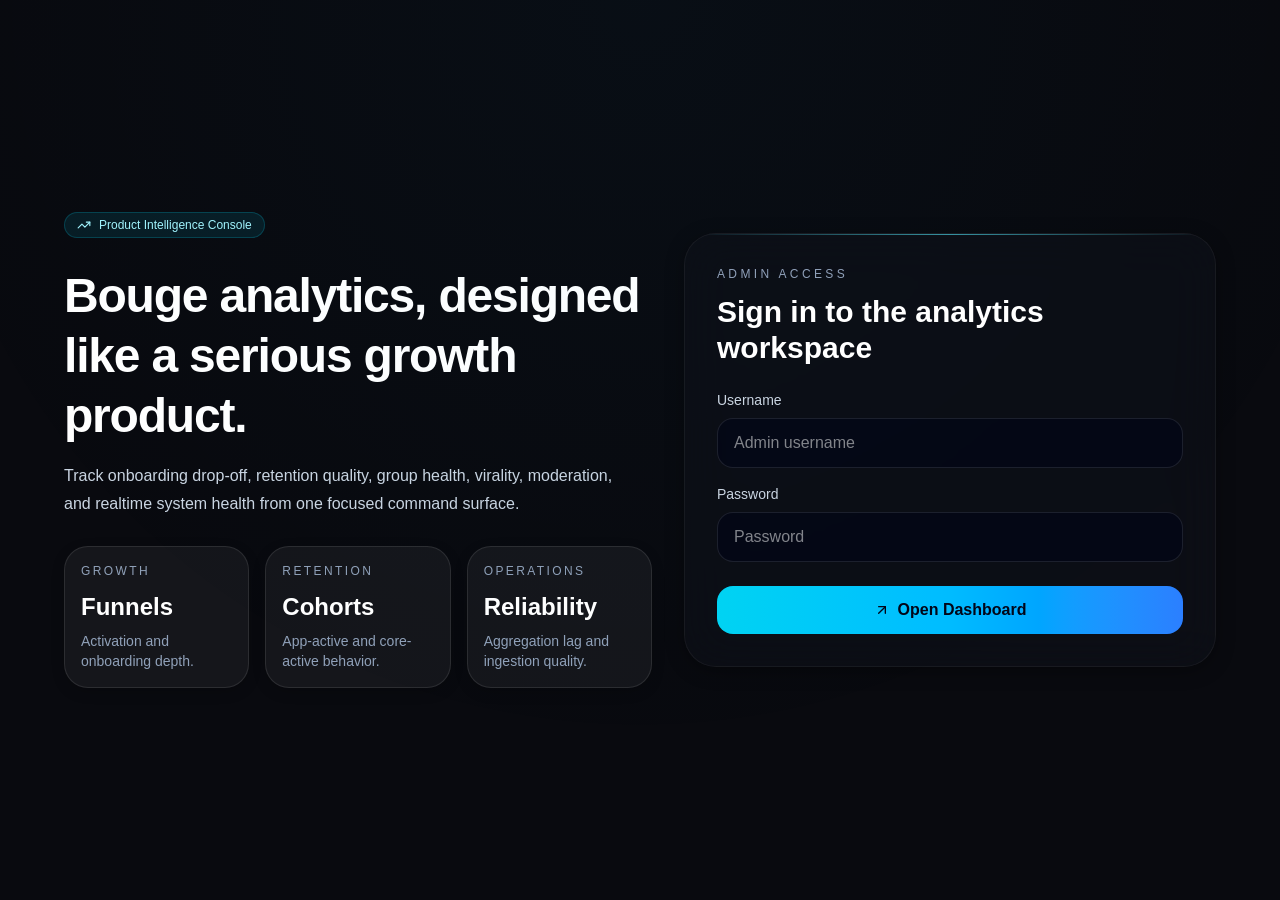
==== commit dc8480fe: "Update index.html" ====
--- a/admin/index.html
+++ b/admin/index.html
@@ -5,10 +5,11 @@
     <link rel="icon" type="image/svg+xml" href="/admin/vite.svg" />
     <meta name="viewport" content="width=device-width, initial-scale=1.0" />
     <title>admin-dashboard</title>
-    <script type="module" crossorigin src="/admin/assets/index-CdXTX8FV.js"></script>
-    <link rel="stylesheet" crossorigin href="/admin/assets/index-DnANTNtH.css">
+    <script type="module" crossorigin src="/admin/assets/index-C-L7pSvo.js"></script>
+    <link rel="stylesheet" crossorigin href="/admin/assets/index-Bjulgt-T.css">
   </head>
   <body>
     <div id="root"></div>
+
   </body>
 </html>
--- a/admin/assets/index-Bjulgt-T.css
+++ b/admin/assets/index-Bjulgt-T.css
@@ -0,0 +1 @@
+@layer properties{@supports (((-webkit-hyphens:none)) and (not (margin-trim:inline))) or ((-moz-orient:inline) and (not (color:rgb(from red r g b)))){*,:before,:after,::backdrop{--tw-space-y-reverse:0;--tw-border-style:solid;--tw-gradient-position:initial;--tw-gradient-from:#0000;--tw-gradient-via:#0000;--tw-gradient-to:#0000;--tw-gradient-stops:initial;--tw-gradient-via-stops:initial;--tw-gradient-from-position:0%;--tw-gradient-via-position:50%;--tw-gradient-to-position:100%;--tw-leading:initial;--tw-font-weight:initial;--tw-tracking:initial;--tw-ordinal:initial;--tw-slashed-zero:initial;--tw-numeric-figure:initial;--tw-numeric-spacing:initial;--tw-numeric-fraction:initial;--tw-shadow:0 0 #0000;--tw-shadow-color:initial;--tw-shadow-alpha:100%;--tw-inset-shadow:0 0 #0000;--tw-inset-shadow-color:initial;--tw-inset-shadow-alpha:100%;--tw-ring-color:initial;--tw-ring-shadow:0 0 #0000;--tw-inset-ring-color:initial;--tw-inset-ring-shadow:0 0 #0000;--tw-ring-inset:initial;--tw-ring-offset-width:0px;--tw-ring-offset-color:#fff;--tw-ring-offset-shadow:0 0 #0000;--tw-blur:initial;--tw-brightness:initial;--tw-contrast:initial;--tw-grayscale:initial;--tw-hue-rotate:initial;--tw-invert:initial;--tw-opacity:initial;--tw-saturate:initial;--tw-sepia:initial;--tw-drop-shadow:initial;--tw-drop-shadow-color:initial;--tw-drop-shadow-alpha:100%;--tw-drop-shadow-size:initial;--tw-backdrop-blur:initial;--tw-backdrop-brightness:initial;--tw-backdrop-contrast:initial;--tw-backdrop-grayscale:initial;--tw-backdrop-hue-rotate:initial;--tw-backdrop-invert:initial;--tw-backdrop-opacity:initial;--tw-backdrop-saturate:initial;--tw-backdrop-sepia:initial;--tw-duration:initial}}}@layer theme{:root,:host{--font-sans:ui-sans-serif, system-ui, sans-serif, "Apple Color Emoji", "Segoe UI Emoji", "Segoe UI Symbol", "Noto Color Emoji";--font-mono:ui-monospace, SFMono-Regular, Menlo, Monaco, Consolas, "Liberation Mono", "Courier New", monospace;--color-amber-100:oklch(96.2% .059 95.617);--color-amber-200:oklch(92.4% .12 95.746);--color-amber-400:oklch(82.8% .189 84.429);--color-amber-500:oklch(76.9% .188 70.08);--color-emerald-100:oklch(95% .052 163.051);--color-emerald-200:oklch(90.5% .093 164.15);--color-emerald-400:oklch(76.5% .177 163.223);--color-emerald-500:oklch(69.6% .17 162.48);--color-cyan-50:oklch(98.4% .019 200.873);--color-cyan-100:oklch(95.6% .045 203.388);--color-cyan-200:oklch(91.7% .08 205.041);--color-cyan-300:oklch(86.5% .127 207.078);--color-cyan-400:oklch(78.9% .154 211.53);--color-cyan-500:oklch(71.5% .143 215.221);--color-cyan-950:oklch(30.2% .056 229.695);--color-sky-400:oklch(74.6% .16 232.661);--color-blue-100:oklch(93.2% .032 255.585);--color-blue-200:oklch(88.2% .059 254.128);--color-blue-400:oklch(70.7% .165 254.624);--color-blue-500:oklch(62.3% .214 259.815);--color-fuchsia-100:oklch(95.2% .037 318.852);--color-fuchsia-400:oklch(74% .238 322.16);--color-rose-100:oklch(94.1% .03 12.58);--color-rose-200:oklch(89.2% .058 10.001);--color-rose-400:oklch(71.2% .194 13.428);--color-rose-500:oklch(64.5% .246 16.439);--color-slate-200:oklch(92.9% .013 255.508);--color-slate-300:oklch(86.9% .022 252.894);--color-slate-400:oklch(70.4% .04 256.788);--color-slate-500:oklch(55.4% .046 257.417);--color-slate-900:oklch(20.8% .042 265.755);--color-slate-950:oklch(12.9% .042 264.695);--color-white:#fff;--spacing:.25rem;--container-sm:24rem;--container-xl:36rem;--container-2xl:42rem;--container-3xl:48rem;--container-4xl:56rem;--container-6xl:72rem;--text-xs:.75rem;--text-xs--line-height:calc(1 / .75);--text-sm:.875rem;--text-sm--line-height:calc(1.25 / .875);--text-base:1rem;--text-base--line-height: 1.5 ;--text-2xl:1.5rem;--text-2xl--line-height:calc(2 / 1.5);--text-3xl:1.875rem;--text-3xl--line-height: 1.2 ;--text-4xl:2.25rem;--text-4xl--line-height:calc(2.5 / 2.25);--text-5xl:3rem;--text-5xl--line-height:1;--font-weight-medium:500;--font-weight-semibold:600;--tracking-tight:-.025em;--leading-tight:1.25;--leading-snug:1.375;--radius-sm:.25rem;--radius-xl:.75rem;--radius-2xl:1rem;--radius-3xl:1.5rem;--animate-spin:spin 1s linear infinite;--animate-pulse:pulse 2s cubic-bezier(.4, 0, .6, 1) infinite;--blur-md:12px;--default-transition-duration:.15s;--default-transition-timing-function:cubic-bezier(.4, 0, .2, 1);--default-font-family:var(--font-sans);--default-mono-font-family:var(--font-mono)}}@layer base{*,:after,:before,::backdrop{box-sizing:border-box;border:0 solid;margin:0;padding:0}::file-selector-button{box-sizing:border-box;border:0 solid;margin:0;padding:0}html,:host{-webkit-text-size-adjust:100%;tab-size:4;line-height:1.5;font-family:var(--default-font-family,ui-sans-serif, system-ui, sans-serif, "Apple Color Emoji", "Segoe UI Emoji", "Segoe UI Symbol", "Noto Color Emoji");font-feature-settings:var(--default-font-feature-settings,normal);font-variation-settings:var(--default-font-variation-settings,normal);-webkit-tap-highlight-color:transparent}hr{height:0;color:inherit;border-top-width:1px}abbr:where([title]){-webkit-text-decoration:underline dotted;text-decoration:underline dotted}h1,h2,h3,h4,h5,h6{font-size:inherit;font-weight:inherit}a{color:inherit;-webkit-text-decoration:inherit;text-decoration:inherit}b,strong{font-weight:bolder}code,kbd,samp,pre{font-family:var(--default-mono-font-family,ui-monospace, SFMono-Regular, Menlo, Monaco, Consolas, "Liberation Mono", "Courier New", monospace);font-feature-settings:var(--default-mono-font-feature-settings,normal);font-variation-settings:var(--default-mono-font-variation-settings,normal);font-size:1em}small{font-size:80%}sub,sup{vertical-align:baseline;font-size:75%;line-height:0;position:relative}sub{bottom:-.25em}sup{top:-.5em}table{text-indent:0;border-color:inherit;border-collapse:collapse}:-moz-focusring{outline:auto}progress{vertical-align:baseline}summary{display:list-item}ol,ul,menu{list-style:none}img,svg,video,canvas,audio,iframe,embed,object{vertical-align:middle;display:block}img,video{max-width:100%;height:auto}button,input,select,optgroup,textarea{font:inherit;font-feature-settings:inherit;font-variation-settings:inherit;letter-spacing:inherit;color:inherit;opacity:1;background-color:#0000;border-radius:0}::file-selector-button{font:inherit;font-feature-settings:inherit;font-variation-settings:inherit;letter-spacing:inherit;color:inherit;opacity:1;background-color:#0000;border-radius:0}:where(select:is([multiple],[size])) optgroup{font-weight:bolder}:where(select:is([multiple],[size])) optgroup option{padding-inline-start:20px}::file-selector-button{margin-inline-end:4px}::placeholder{opacity:1}@supports (not ((-webkit-appearance:-apple-pay-button))) or (contain-intrinsic-size:1px){::placeholder{color:currentColor}@supports (color:color-mix(in lab,red,red)){::placeholder{color:color-mix(in oklab,currentcolor 50%,transparent)}}}textarea{resize:vertical}::-webkit-search-decoration{-webkit-appearance:none}::-webkit-date-and-time-value{min-height:1lh;text-align:inherit}::-webkit-datetime-edit{display:inline-flex}::-webkit-datetime-edit-fields-wrapper{padding:0}::-webkit-datetime-edit{padding-block:0}::-webkit-datetime-edit-year-field{padding-block:0}::-webkit-datetime-edit-month-field{padding-block:0}::-webkit-datetime-edit-day-field{padding-block:0}::-webkit-datetime-edit-hour-field{padding-block:0}::-webkit-datetime-edit-minute-field{padding-block:0}::-webkit-datetime-edit-second-field{padding-block:0}::-webkit-datetime-edit-millisecond-field{padding-block:0}::-webkit-datetime-edit-meridiem-field{padding-block:0}::-webkit-calendar-picker-indicator{line-height:1}:-moz-ui-invalid{box-shadow:none}button,input:where([type=button],[type=reset],[type=submit]){appearance:button}::file-selector-button{appearance:button}::-webkit-inner-spin-button{height:auto}::-webkit-outer-spin-button{height:auto}[hidden]:where(:not([hidden=until-found])){display:none!important}html{scroll-behavior:smooth}body{color:#fff;min-height:100vh;font-family:var(--font-family-body);-webkit-font-smoothing:antialiased;-moz-osx-font-smoothing:grayscale;background-color:var(--color-app-bg)}body:before{content:"";pointer-events:none;background:radial-gradient(circle at 50% 0,#0ea5e908,#0000 70%);position:fixed;inset:0}#root{min-height:100vh}}@layer components;@layer utilities{.visible{visibility:visible}.absolute{position:absolute}.fixed{position:fixed}.relative{position:relative}.static{position:static}.sticky{position:sticky}.inset-x-0{inset-inline:calc(var(--spacing) * 0)}.start{inset-inline-start:var(--spacing)}.end{inset-inline-end:var(--spacing)}.top-0{top:calc(var(--spacing) * 0)}.top-6{top:calc(var(--spacing) * 6)}.left-3{left:calc(var(--spacing) * 3)}.z-10{z-index:10}.col-span-full{grid-column:1/-1}.mx-auto{margin-inline:auto}.mt-0{margin-top:calc(var(--spacing) * 0)}.mt-0\.5{margin-top:calc(var(--spacing) * .5)}.mt-1{margin-top:calc(var(--spacing) * 1)}.mt-2{margin-top:calc(var(--spacing) * 2)}.mt-3{margin-top:calc(var(--spacing) * 3)}.mt-4{margin-top:calc(var(--spacing) * 4)}.mt-5{margin-top:calc(var(--spacing) * 5)}.mt-6{margin-top:calc(var(--spacing) * 6)}.mb-1{margin-bottom:calc(var(--spacing) * 1)}.mb-2{margin-bottom:calc(var(--spacing) * 2)}.mb-3{margin-bottom:calc(var(--spacing) * 3)}.mb-4{margin-bottom:calc(var(--spacing) * 4)}.mb-5{margin-bottom:calc(var(--spacing) * 5)}.mb-6{margin-bottom:calc(var(--spacing) * 6)}.ml-2{margin-left:calc(var(--spacing) * 2)}.block{display:block}.contents{display:contents}.flex{display:flex}.grid{display:grid}.hidden{display:none}.inline{display:inline}.inline-flex{display:inline-flex}.table{display:table}.h-1\.5{height:calc(var(--spacing) * 1.5)}.h-2{height:calc(var(--spacing) * 2)}.h-2\.5{height:calc(var(--spacing) * 2.5)}.h-8{height:calc(var(--spacing) * 8)}.h-10{height:calc(var(--spacing) * 10)}.h-12{height:calc(var(--spacing) * 12)}.h-16{height:calc(var(--spacing) * 16)}.h-20{height:calc(var(--spacing) * 20)}.h-full{height:100%}.h-px{height:1px}.min-h-\[400px\]{min-height:400px}.min-h-\[calc\(100vh-5rem\)\]{min-height:calc(100vh - 5rem)}.min-h-screen{min-height:100vh}.w-1\.5{width:calc(var(--spacing) * 1.5)}.w-2{width:calc(var(--spacing) * 2)}.w-2\.5{width:calc(var(--spacing) * 2.5)}.w-16{width:calc(var(--spacing) * 16)}.w-32{width:calc(var(--spacing) * 32)}.w-40{width:calc(var(--spacing) * 40)}.w-full{width:100%}.w-px{width:1px}.max-w-2xl{max-width:var(--container-2xl)}.max-w-3xl{max-width:var(--container-3xl)}.max-w-4xl{max-width:var(--container-4xl)}.max-w-6xl{max-width:var(--container-6xl)}.max-w-\[1680px\]{max-width:1680px}.max-w-sm{max-width:var(--container-sm)}.max-w-xl{max-width:var(--container-xl)}.min-w-0{min-width:calc(var(--spacing) * 0)}.flex-1{flex:1}.shrink-0{flex-shrink:0}.grow{flex-grow:1}.animate-pulse{animation:var(--animate-pulse)}.animate-spin{animation:var(--animate-spin)}.grid-cols-\[1\.2fr\,0\.7fr\,0\.7fr\,0\.7fr\,0\.7fr\]{grid-template-columns:1.2fr,.7fr,.7fr,.7fr,.7fr}.flex-col{flex-direction:column}.flex-row{flex-direction:row}.flex-wrap{flex-wrap:wrap}.items-center{align-items:center}.items-end{align-items:flex-end}.items-start{align-items:flex-start}.justify-between{justify-content:space-between}.justify-center{justify-content:center}.gap-1{gap:calc(var(--spacing) * 1)}.gap-1\.5{gap:calc(var(--spacing) * 1.5)}.gap-2{gap:calc(var(--spacing) * 2)}.gap-3{gap:calc(var(--spacing) * 3)}.gap-4{gap:calc(var(--spacing) * 4)}.gap-6{gap:calc(var(--spacing) * 6)}.gap-8{gap:calc(var(--spacing) * 8)}:where(.space-y-1>:not(:last-child)){--tw-space-y-reverse:0;margin-block-start:calc(calc(var(--spacing) * 1) * var(--tw-space-y-reverse));margin-block-end:calc(calc(var(--spacing) * 1) * calc(1 - var(--tw-space-y-reverse)))}:where(.space-y-2>:not(:last-child)){--tw-space-y-reverse:0;margin-block-start:calc(calc(var(--spacing) * 2) * var(--tw-space-y-reverse));margin-block-end:calc(calc(var(--spacing) * 2) * calc(1 - var(--tw-space-y-reverse)))}:where(.space-y-3>:not(:last-child)){--tw-space-y-reverse:0;margin-block-start:calc(calc(var(--spacing) * 3) * var(--tw-space-y-reverse));margin-block-end:calc(calc(var(--spacing) * 3) * calc(1 - var(--tw-space-y-reverse)))}:where(.space-y-4>:not(:last-child)){--tw-space-y-reverse:0;margin-block-start:calc(calc(var(--spacing) * 4) * var(--tw-space-y-reverse));margin-block-end:calc(calc(var(--spacing) * 4) * calc(1 - var(--tw-space-y-reverse)))}:where(.space-y-6>:not(:last-child)){--tw-space-y-reverse:0;margin-block-start:calc(calc(var(--spacing) * 6) * var(--tw-space-y-reverse));margin-block-end:calc(calc(var(--spacing) * 6) * calc(1 - var(--tw-space-y-reverse)))}:where(.space-y-7>:not(:last-child)){--tw-space-y-reverse:0;margin-block-start:calc(calc(var(--spacing) * 7) * var(--tw-space-y-reverse));margin-block-end:calc(calc(var(--spacing) * 7) * calc(1 - var(--tw-space-y-reverse)))}.self-start{align-self:flex-start}.overflow-hidden{overflow:hidden}.overflow-x-auto{overflow-x:auto}.rounded-2xl{border-radius:var(--radius-2xl)}.rounded-3xl{border-radius:var(--radius-3xl)}.rounded-\[0\.6rem\]{border-radius:.6rem}.rounded-\[1\.5rem\]{border-radius:1.5rem}.rounded-\[1\.75rem\]{border-radius:1.75rem}.rounded-\[2rem\]{border-radius:2rem}.rounded-full{border-radius:3.40282e38px}.rounded-xl{border-radius:var(--radius-xl)}.rounded-t-sm{border-top-left-radius:var(--radius-sm);border-top-right-radius:var(--radius-sm)}.border{border-style:var(--tw-border-style);border-width:1px}.border-4{border-style:var(--tw-border-style);border-width:4px}.border-t{border-top-style:var(--tw-border-style);border-top-width:1px}.border-dashed{--tw-border-style:dashed;border-style:dashed}.border-amber-400\/15{border-color:#fcbb0026}@supports (color:color-mix(in lab,red,red)){.border-amber-400\/15{border-color:color-mix(in oklab,var(--color-amber-400) 15%,transparent)}}.border-amber-400\/20{border-color:#fcbb0033}@supports (color:color-mix(in lab,red,red)){.border-amber-400\/20{border-color:color-mix(in oklab,var(--color-amber-400) 20%,transparent)}}.border-amber-500\/20{border-color:#f99c0033}@supports (color:color-mix(in lab,red,red)){.border-amber-500\/20{border-color:color-mix(in oklab,var(--color-amber-500) 20%,transparent)}}.border-blue-500\/20{border-color:#3080ff33}@supports (color:color-mix(in lab,red,red)){.border-blue-500\/20{border-color:color-mix(in oklab,var(--color-blue-500) 20%,transparent)}}.border-cyan-400\/15{border-color:#00d2ef26}@supports (color:color-mix(in lab,red,red)){.border-cyan-400\/15{border-color:color-mix(in oklab,var(--color-cyan-400) 15%,transparent)}}.border-cyan-400\/20{border-color:#00d2ef33}@supports (color:color-mix(in lab,red,red)){.border-cyan-400\/20{border-color:color-mix(in oklab,var(--color-cyan-400) 20%,transparent)}}.border-cyan-500\/20{border-color:#00b7d733}@supports (color:color-mix(in lab,red,red)){.border-cyan-500\/20{border-color:color-mix(in oklab,var(--color-cyan-500) 20%,transparent)}}.border-emerald-400\/15{border-color:#00d29426}@supports (color:color-mix(in lab,red,red)){.border-emerald-400\/15{border-color:color-mix(in oklab,var(--color-emerald-400) 15%,transparent)}}.border-emerald-400\/20{border-color:#00d29433}@supports (color:color-mix(in lab,red,red)){.border-emerald-400\/20{border-color:color-mix(in oklab,var(--color-emerald-400) 20%,transparent)}}.border-emerald-500\/20{border-color:#00bb7f33}@supports (color:color-mix(in lab,red,red)){.border-emerald-500\/20{border-color:color-mix(in oklab,var(--color-emerald-500) 20%,transparent)}}.border-fuchsia-400\/15{border-color:#ec6cff26}@supports (color:color-mix(in lab,red,red)){.border-fuchsia-400\/15{border-color:color-mix(in oklab,var(--color-fuchsia-400) 15%,transparent)}}.border-rose-400\/15{border-color:#ff667f26}@supports (color:color-mix(in lab,red,red)){.border-rose-400\/15{border-color:color-mix(in oklab,var(--color-rose-400) 15%,transparent)}}.border-rose-400\/20{border-color:#ff667f33}@supports (color:color-mix(in lab,red,red)){.border-rose-400\/20{border-color:color-mix(in oklab,var(--color-rose-400) 20%,transparent)}}.border-rose-500\/20{border-color:#ff235733}@supports (color:color-mix(in lab,red,red)){.border-rose-500\/20{border-color:color-mix(in oklab,var(--color-rose-500) 20%,transparent)}}.border-transparent{border-color:#0000}.border-white\/5{border-color:#ffffff0d}@supports (color:color-mix(in lab,red,red)){.border-white\/5{border-color:color-mix(in oklab,var(--color-white) 5%,transparent)}}.border-white\/6{border-color:#ffffff0f}@supports (color:color-mix(in lab,red,red)){.border-white\/6{border-color:color-mix(in oklab,var(--color-white) 6%,transparent)}}.border-white\/10{border-color:#ffffff1a}@supports (color:color-mix(in lab,red,red)){.border-white\/10{border-color:color-mix(in oklab,var(--color-white) 10%,transparent)}}.border-white\/20{border-color:#fff3}@supports (color:color-mix(in lab,red,red)){.border-white\/20{border-color:color-mix(in oklab,var(--color-white) 20%,transparent)}}.bg-\[rgba\(9\,14\,24\,0\.6\)\]{background-color:#090e1899}.bg-\[rgba\(9\,14\,24\,0\.82\)\]{background-color:#090e18d1}.bg-\[rgba\(10\,14\,24\,0\.4\)\]{background-color:#0a0e1866}.bg-\[rgba\(10\,16\,28\,0\.6\)\]{background-color:#0a101c99}.bg-\[rgba\(16\,24\,36\,0\.5\)\]{background-color:#10182480}.bg-\[rgba\(16\,24\,36\,0\.85\)\]{background-color:#101824d9}.bg-\[var\(--color-app-bg\)\]{background-color:var(--color-app-bg)}.bg-amber-400\/8{background-color:#fcbb0014}@supports (color:color-mix(in lab,red,red)){.bg-amber-400\/8{background-color:color-mix(in oklab,var(--color-amber-400) 8%,transparent)}}.bg-amber-400\/10{background-color:#fcbb001a}@supports (color:color-mix(in lab,red,red)){.bg-amber-400\/10{background-color:color-mix(in oklab,var(--color-amber-400) 10%,transparent)}}.bg-amber-500\/10{background-color:#f99c001a}@supports (color:color-mix(in lab,red,red)){.bg-amber-500\/10{background-color:color-mix(in oklab,var(--color-amber-500) 10%,transparent)}}.bg-blue-500\/10{background-color:#3080ff1a}@supports (color:color-mix(in lab,red,red)){.bg-blue-500\/10{background-color:color-mix(in oklab,var(--color-blue-500) 10%,transparent)}}.bg-cyan-300{background-color:var(--color-cyan-300)}.bg-cyan-400{background-color:var(--color-cyan-400)}.bg-cyan-400\/8{background-color:#00d2ef14}@supports (color:color-mix(in lab,red,red)){.bg-cyan-400\/8{background-color:color-mix(in oklab,var(--color-cyan-400) 8%,transparent)}}.bg-cyan-400\/10{background-color:#00d2ef1a}@supports (color:color-mix(in lab,red,red)){.bg-cyan-400\/10{background-color:color-mix(in oklab,var(--color-cyan-400) 10%,transparent)}}.bg-cyan-400\/20{background-color:#00d2ef33}@supports (color:color-mix(in lab,red,red)){.bg-cyan-400\/20{background-color:color-mix(in oklab,var(--color-cyan-400) 20%,transparent)}}.bg-cyan-500{background-color:var(--color-cyan-500)}.bg-cyan-500\/10{background-color:#00b7d71a}@supports (color:color-mix(in lab,red,red)){.bg-cyan-500\/10{background-color:color-mix(in oklab,var(--color-cyan-500) 10%,transparent)}}.bg-emerald-400\/8{background-color:#00d29414}@supports (color:color-mix(in lab,red,red)){.bg-emerald-400\/8{background-color:color-mix(in oklab,var(--color-emerald-400) 8%,transparent)}}.bg-emerald-400\/10{background-color:#00d2941a}@supports (color:color-mix(in lab,red,red)){.bg-emerald-400\/10{background-color:color-mix(in oklab,var(--color-emerald-400) 10%,transparent)}}.bg-emerald-500\/10{background-color:#00bb7f1a}@supports (color:color-mix(in lab,red,red)){.bg-emerald-500\/10{background-color:color-mix(in oklab,var(--color-emerald-500) 10%,transparent)}}.bg-fuchsia-400\/8{background-color:#ec6cff14}@supports (color:color-mix(in lab,red,red)){.bg-fuchsia-400\/8{background-color:color-mix(in oklab,var(--color-fuchsia-400) 8%,transparent)}}.bg-rose-400\/8{background-color:#ff667f14}@supports (color:color-mix(in lab,red,red)){.bg-rose-400\/8{background-color:color-mix(in oklab,var(--color-rose-400) 8%,transparent)}}.bg-rose-400\/10{background-color:#ff667f1a}@supports (color:color-mix(in lab,red,red)){.bg-rose-400\/10{background-color:color-mix(in oklab,var(--color-rose-400) 10%,transparent)}}.bg-rose-500\/10{background-color:#ff23571a}@supports (color:color-mix(in lab,red,red)){.bg-rose-500\/10{background-color:color-mix(in oklab,var(--color-rose-500) 10%,transparent)}}.bg-slate-900{background-color:var(--color-slate-900)}.bg-slate-900\/50{background-color:#0f172b80}@supports (color:color-mix(in lab,red,red)){.bg-slate-900\/50{background-color:color-mix(in oklab,var(--color-slate-900) 50%,transparent)}}.bg-slate-950\/70{background-color:#020618b3}@supports (color:color-mix(in lab,red,red)){.bg-slate-950\/70{background-color:color-mix(in oklab,var(--color-slate-950) 70%,transparent)}}.bg-transparent{background-color:#0000}.bg-white\/5{background-color:#ffffff0d}@supports (color:color-mix(in lab,red,red)){.bg-white\/5{background-color:color-mix(in oklab,var(--color-white) 5%,transparent)}}.bg-white\/6{background-color:#ffffff0f}@supports (color:color-mix(in lab,red,red)){.bg-white\/6{background-color:color-mix(in oklab,var(--color-white) 6%,transparent)}}.bg-white\/10{background-color:#ffffff1a}@supports (color:color-mix(in lab,red,red)){.bg-white\/10{background-color:color-mix(in oklab,var(--color-white) 10%,transparent)}}.bg-white\/\[0\.02\]{background-color:#ffffff05}@supports (color:color-mix(in lab,red,red)){.bg-white\/\[0\.02\]{background-color:color-mix(in oklab,var(--color-white) 2%,transparent)}}.bg-white\/\[0\.03\]{background-color:#ffffff08}@supports (color:color-mix(in lab,red,red)){.bg-white\/\[0\.03\]{background-color:color-mix(in oklab,var(--color-white) 3%,transparent)}}.bg-gradient-to-r{--tw-gradient-position:to right in oklab;background-image:linear-gradient(var(--tw-gradient-stops))}.from-cyan-300{--tw-gradient-from:var(--color-cyan-300);--tw-gradient-stops:var(--tw-gradient-via-stops,var(--tw-gradient-position), var(--tw-gradient-from) var(--tw-gradient-from-position), var(--tw-gradient-to) var(--tw-gradient-to-position))}.from-cyan-400{--tw-gradient-from:var(--color-cyan-400);--tw-gradient-stops:var(--tw-gradient-via-stops,var(--tw-gradient-position), var(--tw-gradient-from) var(--tw-gradient-from-position), var(--tw-gradient-to) var(--tw-gradient-to-position))}.from-transparent{--tw-gradient-from:transparent;--tw-gradient-stops:var(--tw-gradient-via-stops,var(--tw-gradient-position), var(--tw-gradient-from) var(--tw-gradient-from-position), var(--tw-gradient-to) var(--tw-gradient-to-position))}.via-cyan-300\/60{--tw-gradient-via:#53eafd99}@supports (color:color-mix(in lab,red,red)){.via-cyan-300\/60{--tw-gradient-via:color-mix(in oklab, var(--color-cyan-300) 60%, transparent)}}.via-cyan-300\/60{--tw-gradient-via-stops:var(--tw-gradient-position), var(--tw-gradient-from) var(--tw-gradient-from-position), var(--tw-gradient-via) var(--tw-gradient-via-position), var(--tw-gradient-to) var(--tw-gradient-to-position);--tw-gradient-stops:var(--tw-gradient-via-stops)}.via-sky-400{--tw-gradient-via:var(--color-sky-400);--tw-gradient-via-stops:var(--tw-gradient-position), var(--tw-gradient-from) var(--tw-gradient-from-position), var(--tw-gradient-via) var(--tw-gradient-via-position), var(--tw-gradient-to) var(--tw-gradient-to-position);--tw-gradient-stops:var(--tw-gradient-via-stops)}.to-blue-500{--tw-gradient-to:var(--color-blue-500);--tw-gradient-stops:var(--tw-gradient-via-stops,var(--tw-gradient-position), var(--tw-gradient-from) var(--tw-gradient-from-position), var(--tw-gradient-to) var(--tw-gradient-to-position))}.to-transparent{--tw-gradient-to:transparent;--tw-gradient-stops:var(--tw-gradient-via-stops,var(--tw-gradient-position), var(--tw-gradient-from) var(--tw-gradient-from-position), var(--tw-gradient-to) var(--tw-gradient-to-position))}.p-1\.5{padding:calc(var(--spacing) * 1.5)}.p-2{padding:calc(var(--spacing) * 2)}.p-3{padding:calc(var(--spacing) * 3)}.p-4{padding:calc(var(--spacing) * 4)}.p-5{padding:calc(var(--spacing) * 5)}.p-6{padding:calc(var(--spacing) * 6)}.p-8{padding:calc(var(--spacing) * 8)}.px-1{padding-inline:calc(var(--spacing) * 1)}.px-2{padding-inline:calc(var(--spacing) * 2)}.px-3{padding-inline:calc(var(--spacing) * 3)}.px-4{padding-inline:calc(var(--spacing) * 4)}.px-5{padding-inline:calc(var(--spacing) * 5)}.px-6{padding-inline:calc(var(--spacing) * 6)}.py-1{padding-block:calc(var(--spacing) * 1)}.py-1\.5{padding-block:calc(var(--spacing) * 1.5)}.py-2{padding-block:calc(var(--spacing) * 2)}.py-2\.5{padding-block:calc(var(--spacing) * 2.5)}.py-3{padding-block:calc(var(--spacing) * 3)}.py-4{padding-block:calc(var(--spacing) * 4)}.py-5{padding-block:calc(var(--spacing) * 5)}.py-10{padding-block:calc(var(--spacing) * 10)}.pt-5{padding-top:calc(var(--spacing) * 5)}.pb-2{padding-bottom:calc(var(--spacing) * 2)}.pl-6{padding-left:calc(var(--spacing) * 6)}.text-center{text-align:center}.text-right{text-align:right}.text-2xl{font-size:var(--text-2xl);line-height:var(--tw-leading,var(--text-2xl--line-height))}.text-3xl{font-size:var(--text-3xl);line-height:var(--tw-leading,var(--text-3xl--line-height))}.text-4xl{font-size:var(--text-4xl);line-height:var(--tw-leading,var(--text-4xl--line-height))}.text-5xl{font-size:var(--text-5xl);line-height:var(--tw-leading,var(--text-5xl--line-height))}.text-base{font-size:var(--text-base);line-height:var(--tw-leading,var(--text-base--line-height))}.text-sm{font-size:var(--text-sm);line-height:var(--tw-leading,var(--text-sm--line-height))}.text-xs{font-size:var(--text-xs);line-height:var(--tw-leading,var(--text-xs--line-height))}.text-\[10px\]{font-size:10px}.text-\[11px\]{font-size:11px}.leading-6{--tw-leading:calc(var(--spacing) * 6);line-height:calc(var(--spacing) * 6)}.leading-7{--tw-leading:calc(var(--spacing) * 7);line-height:calc(var(--spacing) * 7)}.leading-snug{--tw-leading:var(--leading-snug);line-height:var(--leading-snug)}.leading-tight{--tw-leading:var(--leading-tight);line-height:var(--leading-tight)}.font-medium{--tw-font-weight:var(--font-weight-medium);font-weight:var(--font-weight-medium)}.font-semibold{--tw-font-weight:var(--font-weight-semibold);font-weight:var(--font-weight-semibold)}.tracking-\[0\.1em\]{--tw-tracking:.1em;letter-spacing:.1em}.tracking-\[0\.2em\]{--tw-tracking:.2em;letter-spacing:.2em}.tracking-\[0\.3em\]{--tw-tracking:.3em;letter-spacing:.3em}.tracking-\[0\.18em\]{--tw-tracking:.18em;letter-spacing:.18em}.tracking-\[0\.22em\]{--tw-tracking:.22em;letter-spacing:.22em}.tracking-\[0\.24em\]{--tw-tracking:.24em;letter-spacing:.24em}.tracking-\[0\.28em\]{--tw-tracking:.28em;letter-spacing:.28em}.tracking-\[0\.32em\]{--tw-tracking:.32em;letter-spacing:.32em}.tracking-tight{--tw-tracking:var(--tracking-tight);letter-spacing:var(--tracking-tight)}.break-all{word-break:break-all}.text-amber-100\/70{color:#fef3c6b3}@supports (color:color-mix(in lab,red,red)){.text-amber-100\/70{color:color-mix(in oklab,var(--color-amber-100) 70%,transparent)}}.text-amber-100\/80{color:#fef3c6cc}@supports (color:color-mix(in lab,red,red)){.text-amber-100\/80{color:color-mix(in oklab,var(--color-amber-100) 80%,transparent)}}.text-amber-200{color:var(--color-amber-200)}.text-amber-400{color:var(--color-amber-400)}.text-blue-100\/80{color:#dbeafecc}@supports (color:color-mix(in lab,red,red)){.text-blue-100\/80{color:color-mix(in oklab,var(--color-blue-100) 80%,transparent)}}.text-blue-200{color:var(--color-blue-200)}.text-blue-400{color:var(--color-blue-400)}.text-cyan-50{color:var(--color-cyan-50)}.text-cyan-100\/70{color:#cefafeb3}@supports (color:color-mix(in lab,red,red)){.text-cyan-100\/70{color:color-mix(in oklab,var(--color-cyan-100) 70%,transparent)}}.text-cyan-100\/80{color:#cefafecc}@supports (color:color-mix(in lab,red,red)){.text-cyan-100\/80{color:color-mix(in oklab,var(--color-cyan-100) 80%,transparent)}}.text-cyan-200{color:var(--color-cyan-200)}.text-cyan-300{color:var(--color-cyan-300)}.text-cyan-400{color:var(--color-cyan-400)}.text-cyan-400\/80{color:#00d2efcc}@supports (color:color-mix(in lab,red,red)){.text-cyan-400\/80{color:color-mix(in oklab,var(--color-cyan-400) 80%,transparent)}}.text-cyan-400\/90{color:#00d2efe6}@supports (color:color-mix(in lab,red,red)){.text-cyan-400\/90{color:color-mix(in oklab,var(--color-cyan-400) 90%,transparent)}}.text-emerald-100\/70{color:#d0fae5b3}@supports (color:color-mix(in lab,red,red)){.text-emerald-100\/70{color:color-mix(in oklab,var(--color-emerald-100) 70%,transparent)}}.text-emerald-100\/80{color:#d0fae5cc}@supports (color:color-mix(in lab,red,red)){.text-emerald-100\/80{color:color-mix(in oklab,var(--color-emerald-100) 80%,transparent)}}.text-emerald-200{color:var(--color-emerald-200)}.text-emerald-400{color:var(--color-emerald-400)}.text-emerald-400\/80{color:#00d294cc}@supports (color:color-mix(in lab,red,red)){.text-emerald-400\/80{color:color-mix(in oklab,var(--color-emerald-400) 80%,transparent)}}.text-fuchsia-100\/70{color:#fae8ffb3}@supports (color:color-mix(in lab,red,red)){.text-fuchsia-100\/70{color:color-mix(in oklab,var(--color-fuchsia-100) 70%,transparent)}}.text-fuchsia-100\/80{color:#fae8ffcc}@supports (color:color-mix(in lab,red,red)){.text-fuchsia-100\/80{color:color-mix(in oklab,var(--color-fuchsia-100) 80%,transparent)}}.text-rose-100\/70{color:#ffe4e6b3}@supports (color:color-mix(in lab,red,red)){.text-rose-100\/70{color:color-mix(in oklab,var(--color-rose-100) 70%,transparent)}}.text-rose-100\/80{color:#ffe4e6cc}@supports (color:color-mix(in lab,red,red)){.text-rose-100\/80{color:color-mix(in oklab,var(--color-rose-100) 80%,transparent)}}.text-rose-200{color:var(--color-rose-200)}.text-rose-400{color:var(--color-rose-400)}.text-rose-400\/80{color:#ff667fcc}@supports (color:color-mix(in lab,red,red)){.text-rose-400\/80{color:color-mix(in oklab,var(--color-rose-400) 80%,transparent)}}.text-slate-200{color:var(--color-slate-200)}.text-slate-300{color:var(--color-slate-300)}.text-slate-400{color:var(--color-slate-400)}.text-slate-500{color:var(--color-slate-500)}.text-slate-950{color:var(--color-slate-950)}.text-white{color:var(--color-white)}.capitalize{text-transform:capitalize}.uppercase{text-transform:uppercase}.tabular-nums{--tw-numeric-spacing:tabular-nums;font-variant-numeric:var(--tw-ordinal,) var(--tw-slashed-zero,) var(--tw-numeric-figure,) var(--tw-numeric-spacing,) var(--tw-numeric-fraction,)}.opacity-0{opacity:0}.opacity-50{opacity:.5}.opacity-60{opacity:.6}.opacity-70{opacity:.7}.mix-blend-screen{mix-blend-mode:screen}.shadow-2xl{--tw-shadow:0 25px 50px -12px var(--tw-shadow-color,#00000040);box-shadow:var(--tw-inset-shadow),var(--tw-inset-ring-shadow),var(--tw-ring-offset-shadow),var(--tw-ring-shadow),var(--tw-shadow)}.shadow-\[0_0_6px_rgba\(34\,211\,238\,0\.8\)\]{--tw-shadow:0 0 6px var(--tw-shadow-color,#22d3eecc);box-shadow:var(--tw-inset-shadow),var(--tw-inset-ring-shadow),var(--tw-ring-offset-shadow),var(--tw-ring-shadow),var(--tw-shadow)}.shadow-\[0_0_8px_rgba\(34\,211\,238\,0\.8\)\]{--tw-shadow:0 0 8px var(--tw-shadow-color,#22d3eecc);box-shadow:var(--tw-inset-shadow),var(--tw-inset-ring-shadow),var(--tw-ring-offset-shadow),var(--tw-ring-shadow),var(--tw-shadow)}.shadow-\[0_0_18px_rgba\(76\,224\,255\,0\.7\)\]{--tw-shadow:0 0 18px var(--tw-shadow-color,#4ce0ffb3);box-shadow:var(--tw-inset-shadow),var(--tw-inset-ring-shadow),var(--tw-ring-offset-shadow),var(--tw-ring-shadow),var(--tw-shadow)}.shadow-\[0_4px_30px_-4px_rgba\(0\,0\,0\,0\.5\)\]{--tw-shadow:0 4px 30px -4px var(--tw-shadow-color,#00000080);box-shadow:var(--tw-inset-shadow),var(--tw-inset-ring-shadow),var(--tw-ring-offset-shadow),var(--tw-ring-shadow),var(--tw-shadow)}.shadow-\[inset_0_1px_1px_rgba\(255\,255\,255\,0\.05\)\]{--tw-shadow:inset 0 1px 1px var(--tw-shadow-color,#ffffff0d);box-shadow:var(--tw-inset-shadow),var(--tw-inset-ring-shadow),var(--tw-ring-offset-shadow),var(--tw-ring-shadow),var(--tw-shadow)}.shadow-\[inset_0_1px_3px_rgba\(34\,211\,238\,0\.1\)\]{--tw-shadow:inset 0 1px 3px var(--tw-shadow-color,#22d3ee1a);box-shadow:var(--tw-inset-shadow),var(--tw-inset-ring-shadow),var(--tw-ring-offset-shadow),var(--tw-ring-shadow),var(--tw-shadow)}.shadow-sm{--tw-shadow:0 1px 3px 0 var(--tw-shadow-color,#0000001a), 0 1px 2px -1px var(--tw-shadow-color,#0000001a);box-shadow:var(--tw-inset-shadow),var(--tw-inset-ring-shadow),var(--tw-ring-offset-shadow),var(--tw-ring-shadow),var(--tw-shadow)}.ring{--tw-ring-shadow:var(--tw-ring-inset,) 0 0 0 calc(1px + var(--tw-ring-offset-width)) var(--tw-ring-color,currentcolor);box-shadow:var(--tw-inset-shadow),var(--tw-inset-ring-shadow),var(--tw-ring-offset-shadow),var(--tw-ring-shadow),var(--tw-shadow)}.shadow-cyan-500\/10{--tw-shadow-color:#00b7d71a}@supports (color:color-mix(in lab,red,red)){.shadow-cyan-500\/10{--tw-shadow-color:color-mix(in oklab, color-mix(in oklab, var(--color-cyan-500) 10%, transparent) var(--tw-shadow-alpha), transparent)}}.shadow-cyan-950\/20{--tw-shadow-color:#05334533}@supports (color:color-mix(in lab,red,red)){.shadow-cyan-950\/20{--tw-shadow-color:color-mix(in oklab, color-mix(in oklab, var(--color-cyan-950) 20%, transparent) var(--tw-shadow-alpha), transparent)}}.drop-shadow-\[0_0_12px_rgba\(76\,224\,255\,0\.3\)\]{--tw-drop-shadow-size:drop-shadow(0 0 12px var(--tw-drop-shadow-color,#4ce0ff4d));--tw-drop-shadow:var(--tw-drop-shadow-size);filter:var(--tw-blur,) var(--tw-brightness,) var(--tw-contrast,) var(--tw-grayscale,) var(--tw-hue-rotate,) var(--tw-invert,) var(--tw-saturate,) var(--tw-sepia,) var(--tw-drop-shadow,)}.backdrop-blur-md{--tw-backdrop-blur:blur(var(--blur-md));-webkit-backdrop-filter:var(--tw-backdrop-blur,) var(--tw-backdrop-brightness,) var(--tw-backdrop-contrast,) var(--tw-backdrop-grayscale,) var(--tw-backdrop-hue-rotate,) var(--tw-backdrop-invert,) var(--tw-backdrop-opacity,) var(--tw-backdrop-saturate,) var(--tw-backdrop-sepia,);backdrop-filter:var(--tw-backdrop-blur,) var(--tw-backdrop-brightness,) var(--tw-backdrop-contrast,) var(--tw-backdrop-grayscale,) var(--tw-backdrop-hue-rotate,) var(--tw-backdrop-invert,) var(--tw-backdrop-opacity,) var(--tw-backdrop-saturate,) var(--tw-backdrop-sepia,)}.transition{transition-property:color,background-color,border-color,outline-color,text-decoration-color,fill,stroke,--tw-gradient-from,--tw-gradient-via,--tw-gradient-to,opacity,box-shadow,transform,translate,scale,rotate,filter,-webkit-backdrop-filter,backdrop-filter,display,content-visibility,overlay,pointer-events;transition-timing-function:var(--tw-ease,var(--default-transition-timing-function));transition-duration:var(--tw-duration,var(--default-transition-duration))}.transition-all{transition-property:all;transition-timing-function:var(--tw-ease,var(--default-transition-timing-function));transition-duration:var(--tw-duration,var(--default-transition-duration))}.transition-colors{transition-property:color,background-color,border-color,outline-color,text-decoration-color,fill,stroke,--tw-gradient-from,--tw-gradient-via,--tw-gradient-to;transition-timing-function:var(--tw-ease,var(--default-transition-timing-function));transition-duration:var(--tw-duration,var(--default-transition-duration))}.transition-opacity{transition-property:opacity;transition-timing-function:var(--tw-ease,var(--default-transition-timing-function));transition-duration:var(--tw-duration,var(--default-transition-duration))}.duration-300{--tw-duration:.3s;transition-duration:.3s}.duration-500{--tw-duration:.5s;transition-duration:.5s}.outline-none{--tw-outline-style:none;outline-style:none}.\[-ms-overflow-style\:none\]{-ms-overflow-style:none}.\[scrollbar-width\:none\]{scrollbar-width:none}@media(hover:hover){.group-hover\:bg-white\/5:is(:where(.group):hover *){background-color:#ffffff0d}@supports (color:color-mix(in lab,red,red)){.group-hover\:bg-white\/5:is(:where(.group):hover *){background-color:color-mix(in oklab,var(--color-white) 5%,transparent)}}.group-hover\:bg-white\/10:is(:where(.group):hover *){background-color:#ffffff1a}@supports (color:color-mix(in lab,red,red)){.group-hover\:bg-white\/10:is(:where(.group):hover *){background-color:color-mix(in oklab,var(--color-white) 10%,transparent)}}.group-hover\:text-cyan-200:is(:where(.group):hover *){color:var(--color-cyan-200)}.group-hover\:text-cyan-200\/80:is(:where(.group):hover *){color:#a2f4fdcc}@supports (color:color-mix(in lab,red,red)){.group-hover\:text-cyan-200\/80:is(:where(.group):hover *){color:color-mix(in oklab,var(--color-cyan-200) 80%,transparent)}}.group-hover\:opacity-100:is(:where(.group):hover *){opacity:1}.hover\:border-cyan-400\/40:hover{border-color:#00d2ef66}@supports (color:color-mix(in lab,red,red)){.hover\:border-cyan-400\/40:hover{border-color:color-mix(in oklab,var(--color-cyan-400) 40%,transparent)}}.hover\:bg-cyan-400:hover{background-color:var(--color-cyan-400)}.hover\:bg-slate-900:hover{background-color:var(--color-slate-900)}.hover\:bg-white\/5:hover{background-color:#ffffff0d}@supports (color:color-mix(in lab,red,red)){.hover\:bg-white\/5:hover{background-color:color-mix(in oklab,var(--color-white) 5%,transparent)}}.hover\:bg-white\/10:hover{background-color:#ffffff1a}@supports (color:color-mix(in lab,red,red)){.hover\:bg-white\/10:hover{background-color:color-mix(in oklab,var(--color-white) 10%,transparent)}}.hover\:bg-white\/20:hover{background-color:#fff3}@supports (color:color-mix(in lab,red,red)){.hover\:bg-white\/20:hover{background-color:color-mix(in oklab,var(--color-white) 20%,transparent)}}.hover\:bg-white\/\[0\.04\]:hover{background-color:#ffffff0a}@supports (color:color-mix(in lab,red,red)){.hover\:bg-white\/\[0\.04\]:hover{background-color:color-mix(in oklab,var(--color-white) 4%,transparent)}}.hover\:bg-white\/\[0\.06\]:hover{background-color:#ffffff0f}@supports (color:color-mix(in lab,red,red)){.hover\:bg-white\/\[0\.06\]:hover{background-color:color-mix(in oklab,var(--color-white) 6%,transparent)}}.hover\:text-slate-200:hover{color:var(--color-slate-200)}.hover\:text-white:hover{color:var(--color-white)}.hover\:brightness-110:hover{--tw-brightness:brightness(110%);filter:var(--tw-blur,) var(--tw-brightness,) var(--tw-contrast,) var(--tw-grayscale,) var(--tw-hue-rotate,) var(--tw-invert,) var(--tw-saturate,) var(--tw-sepia,) var(--tw-drop-shadow,)}}.focus\:border-cyan-300\/40:focus{border-color:#53eafd66}@supports (color:color-mix(in lab,red,red)){.focus\:border-cyan-300\/40:focus{border-color:color-mix(in oklab,var(--color-cyan-300) 40%,transparent)}}.focus\:border-cyan-400\/50:focus{border-color:#00d2ef80}@supports (color:color-mix(in lab,red,red)){.focus\:border-cyan-400\/50:focus{border-color:color-mix(in oklab,var(--color-cyan-400) 50%,transparent)}}.focus\:bg-slate-950:focus{background-color:var(--color-slate-950)}.disabled\:opacity-50:disabled{opacity:.5}.disabled\:opacity-60:disabled{opacity:.6}@media(min-width:40rem){.sm\:block{display:block}.sm\:grid-cols-2{grid-template-columns:repeat(2,minmax(0,1fr))}.sm\:grid-cols-3{grid-template-columns:repeat(3,minmax(0,1fr))}.sm\:flex-row{flex-direction:row}}@media(min-width:48rem){.md\:mt-2{margin-top:calc(var(--spacing) * 2)}.md\:block{display:block}.md\:w-auto{width:auto}.md\:flex-none{flex:none}.md\:grid-cols-2{grid-template-columns:repeat(2,minmax(0,1fr))}.md\:grid-cols-3{grid-template-columns:repeat(3,minmax(0,1fr))}.md\:flex-col{flex-direction:column}.md\:flex-row{flex-direction:row}.md\:items-start{align-items:flex-start}.md\:justify-between{justify-content:space-between}.md\:p-7{padding:calc(var(--spacing) * 7)}.md\:p-8{padding:calc(var(--spacing) * 8)}.md\:px-6{padding-inline:calc(var(--spacing) * 6)}.md\:pl-4{padding-left:calc(var(--spacing) * 4)}.md\:text-3xl{font-size:var(--text-3xl);line-height:var(--tw-leading,var(--text-3xl--line-height))}.md\:text-\[3\.25rem\]{font-size:3.25rem}.md\:text-\[4rem\]{font-size:4rem}}@media(min-width:64rem){.lg\:grid-cols-2{grid-template-columns:repeat(2,minmax(0,1fr))}.lg\:grid-cols-\[1\.05fr_0\.95fr\]{grid-template-columns:1.05fr .95fr}.lg\:flex-row{flex-direction:row}.lg\:items-end{align-items:flex-end}.lg\:justify-between{justify-content:space-between}.lg\:gap-8{gap:calc(var(--spacing) * 8)}.lg\:px-8{padding-inline:calc(var(--spacing) * 8)}}@media(min-width:80rem){.xl\:block{display:block}.xl\:w-\[260px\]{width:260px}.xl\:grid-cols-2{grid-template-columns:repeat(2,minmax(0,1fr))}.xl\:grid-cols-\[0\.95fr_1\.05fr\]{grid-template-columns:.95fr 1.05fr}.xl\:grid-cols-\[1\.15fr_0\.85fr\]{grid-template-columns:1.15fr .85fr}.xl\:grid-cols-\[260px_minmax\(0\,1fr\)\]{grid-template-columns:260px minmax(0,1fr)}.xl\:flex-col{flex-direction:column}.xl\:flex-row{flex-direction:row}.xl\:pb-0{padding-bottom:calc(var(--spacing) * 0)}}.\[\&\:\:-webkit-scrollbar\]\:hidden::-webkit-scrollbar{display:none}.glass-panel{background:var(--color-panel);border:1px solid var(--color-panel-border);transition:all .2s ease-in-out;position:relative;box-shadow:0 4px 20px -2px #0006;-webkit-backdrop-filter:var(--glass-blur)!important}@supports ((-webkit-backdrop-filter:blur(1px)) or (backdrop-filter:blur(1px))){.glass-panel{-webkit-backdrop-filter:var(--glass-blur)!important;backdrop-filter:var(--glass-blur)!important}}.metric-glow{box-shadow:0 4px 16px -4px #0000004d}.section-anchor{scroll-margin-top:32px}.card-hover{transition:all .2s ease-in-out}.card-hover:hover{background-color:#ffffff0a;border-color:#ffffff1a;transform:translateY(-.125rem);box-shadow:0 10px 15px -3px #0000001a,0 4px 6px -4px #0000001a,0 10px 15px -3px #0891b21a}}:root{--color-app-bg:#090a0f;--color-panel:#12161f66;--color-panel-border:#ffffff0d;--font-family-body:"Inter", "SF Pro Display", -apple-system, BlinkMacSystemFont, "Segoe UI", Roboto, sans-serif;--glass-blur:blur(24px)}@property --tw-space-y-reverse{syntax:"*";inherits:false;initial-value:0}@property --tw-border-style{syntax:"*";inherits:false;initial-value:solid}@property --tw-gradient-position{syntax:"*";inherits:false}@property --tw-gradient-from{syntax:"<color>";inherits:false;initial-value:#0000}@property --tw-gradient-via{syntax:"<color>";inherits:false;initial-value:#0000}@property --tw-gradient-to{syntax:"<color>";inherits:false;initial-value:#0000}@property --tw-gradient-stops{syntax:"*";inherits:false}@property --tw-gradient-via-stops{syntax:"*";inherits:false}@property --tw-gradient-from-position{syntax:"<length-percentage>";inherits:false;initial-value:0%}@property --tw-gradient-via-position{syntax:"<length-percentage>";inherits:false;initial-value:50%}@property --tw-gradient-to-position{syntax:"<length-percentage>";inherits:false;initial-value:100%}@property --tw-leading{syntax:"*";inherits:false}@property --tw-font-weight{syntax:"*";inherits:false}@property --tw-tracking{syntax:"*";inherits:false}@property --tw-ordinal{syntax:"*";inherits:false}@property --tw-slashed-zero{syntax:"*";inherits:false}@property --tw-numeric-figure{syntax:"*";inherits:false}@property --tw-numeric-spacing{syntax:"*";inherits:false}@property --tw-numeric-fraction{syntax:"*";inherits:false}@property --tw-shadow{syntax:"*";inherits:false;initial-value:0 0 #0000}@property --tw-shadow-color{syntax:"*";inherits:false}@property --tw-shadow-alpha{syntax:"<percentage>";inherits:false;initial-value:100%}@property --tw-inset-shadow{syntax:"*";inherits:false;initial-value:0 0 #0000}@property --tw-inset-shadow-color{syntax:"*";inherits:false}@property --tw-inset-shadow-alpha{syntax:"<percentage>";inherits:false;initial-value:100%}@property --tw-ring-color{syntax:"*";inherits:false}@property --tw-ring-shadow{syntax:"*";inherits:false;initial-value:0 0 #0000}@property --tw-inset-ring-color{syntax:"*";inherits:false}@property --tw-inset-ring-shadow{syntax:"*";inherits:false;initial-value:0 0 #0000}@property --tw-ring-inset{syntax:"*";inherits:false}@property --tw-ring-offset-width{syntax:"<length>";inherits:false;initial-value:0}@property --tw-ring-offset-color{syntax:"*";inherits:false;initial-value:#fff}@property --tw-ring-offset-shadow{syntax:"*";inherits:false;initial-value:0 0 #0000}@property --tw-blur{syntax:"*";inherits:false}@property --tw-brightness{syntax:"*";inherits:false}@property --tw-contrast{syntax:"*";inherits:false}@property --tw-grayscale{syntax:"*";inherits:false}@property --tw-hue-rotate{syntax:"*";inherits:false}@property --tw-invert{syntax:"*";inherits:false}@property --tw-opacity{syntax:"*";inherits:false}@property --tw-saturate{syntax:"*";inherits:false}@property --tw-sepia{syntax:"*";inherits:false}@property --tw-drop-shadow{syntax:"*";inherits:false}@property --tw-drop-shadow-color{syntax:"*";inherits:false}@property --tw-drop-shadow-alpha{syntax:"<percentage>";inherits:false;initial-value:100%}@property --tw-drop-shadow-size{syntax:"*";inherits:false}@property --tw-backdrop-blur{syntax:"*";inherits:false}@property --tw-backdrop-brightness{syntax:"*";inherits:false}@property --tw-backdrop-contrast{syntax:"*";inherits:false}@property --tw-backdrop-grayscale{syntax:"*";inherits:false}@property --tw-backdrop-hue-rotate{syntax:"*";inherits:false}@property --tw-backdrop-invert{syntax:"*";inherits:false}@property --tw-backdrop-opacity{syntax:"*";inherits:false}@property --tw-backdrop-saturate{syntax:"*";inherits:false}@property --tw-backdrop-sepia{syntax:"*";inherits:false}@property --tw-duration{syntax:"*";inherits:false}@keyframes spin{to{transform:rotate(360deg)}}@keyframes pulse{50%{opacity:.5}}
